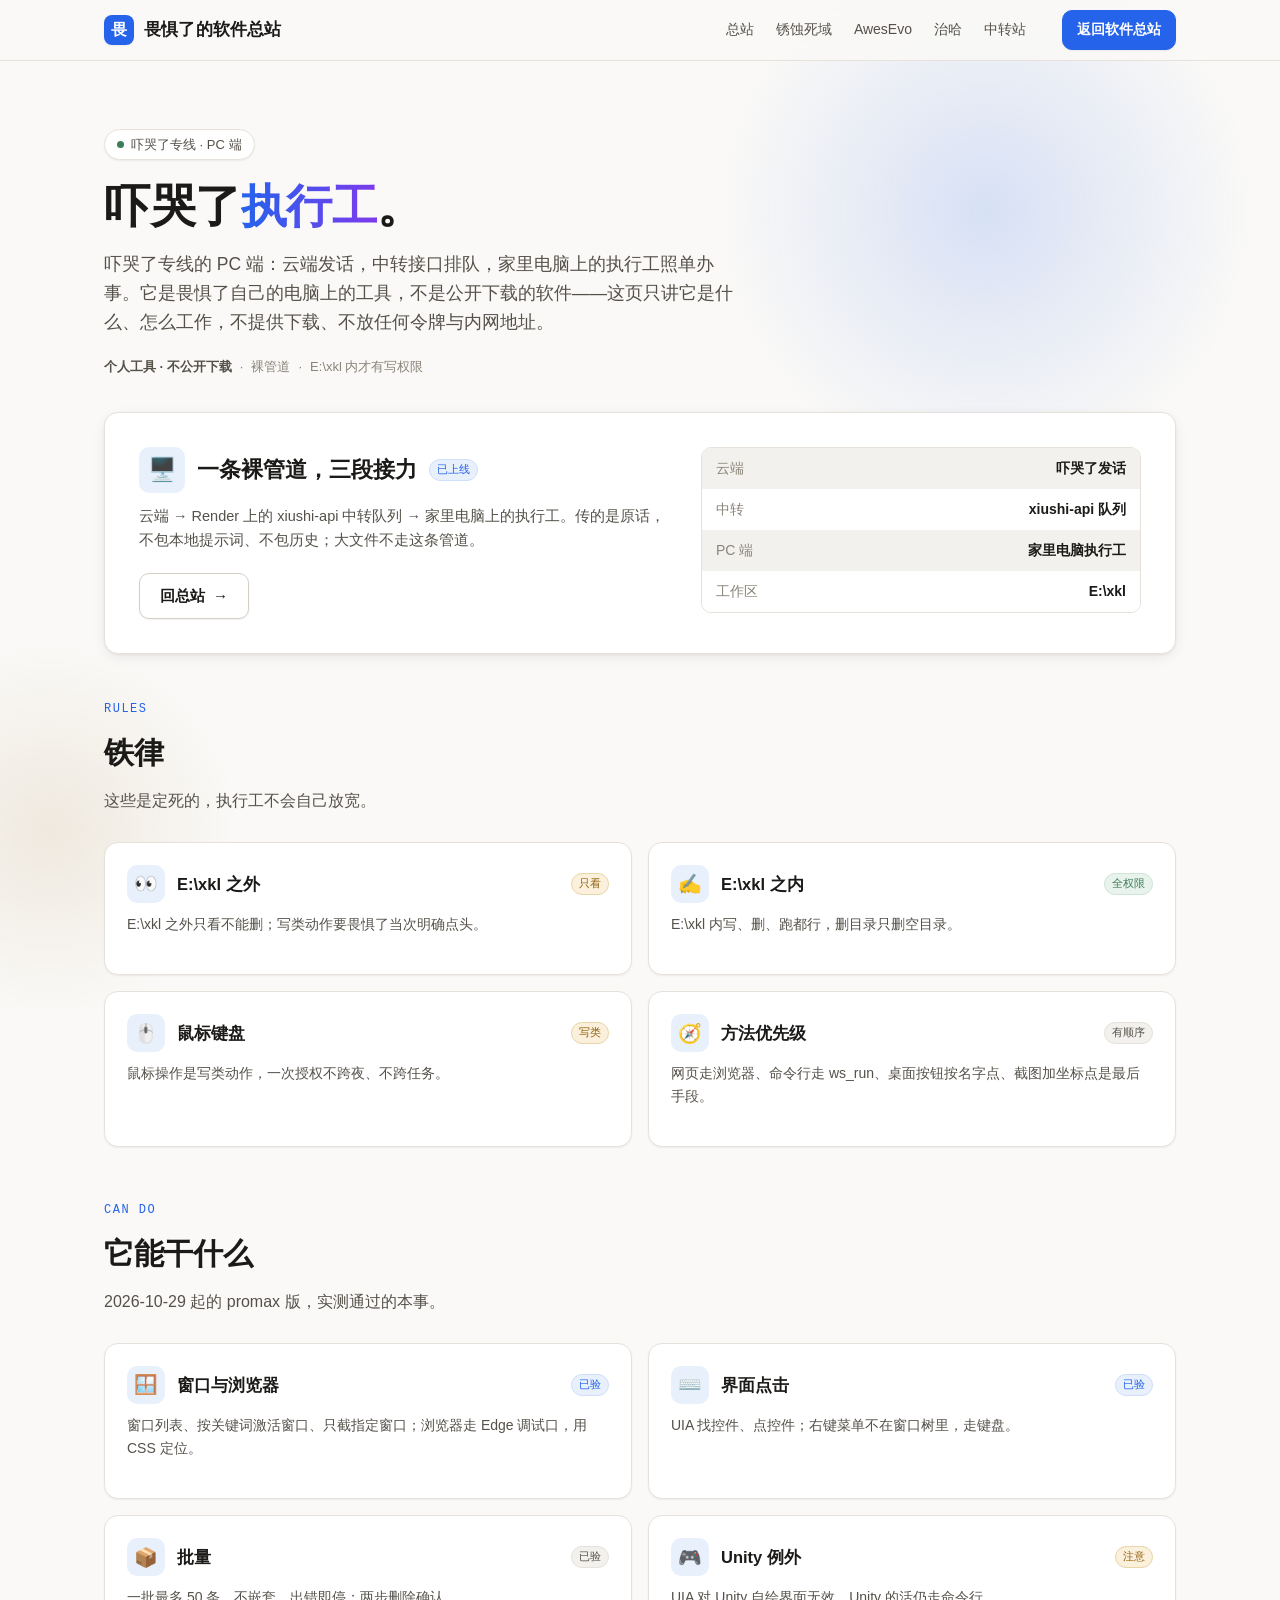
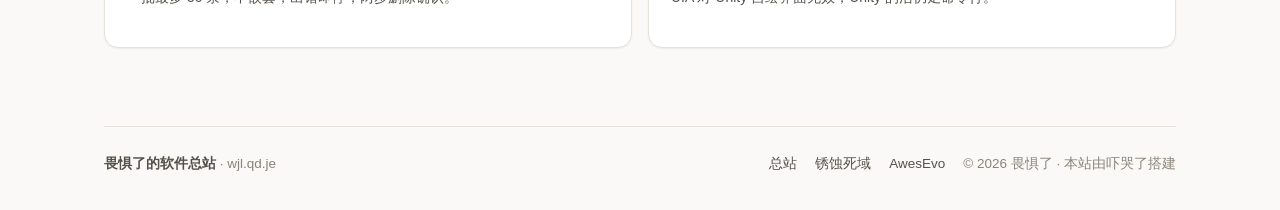
==== worker/index.html @ cdc1e72b "官网：治哈试玩版、中转站、执行工、X2分站上线；死域页清除无真实数据文案" ====
<!DOCTYPE html>
<html lang="zh-CN">
<head>
<meta charset="UTF-8">
<meta name="viewport" content="width=device-width, initial-scale=1.0">
<title>吓哭了执行工 — 吓哭了专线 PC 端</title>
<meta name="description" content="吓哭了执行工：吓哭了专线的 PC 端执行工，云端 → 中转接口 → 家里电脑，裸管道传话，不存本地提示词与历史。">
<link rel="icon" href="data:image/svg+xml,%3Csvg xmlns='http://www.w3.org/2000/svg' viewBox='0 0 64 64'%3E%3Crect width='64' height='64' rx='14' fill='%232563eb'/%3E%3Ctext x='32' y='45' font-size='34' font-family='sans-serif' font-weight='700' fill='white' text-anchor='middle'%3E%E7%95%8F%3C/text%3E%3C/svg%3E">
<style>
/* 与 AwesEvo 官网同一套设计变量 */
:root{
  --bg:#faf9f7; --panel:#ffffff; --soft:#f3f1ed; --soft-2:#eae7e1;
  --border:#e6e2db; --border-2:#d5cfc6;
  --text:#1b1a18; --text-2:#55514a; --text-3:#8a8479;
  --accent:#2563eb; --accent-hover:#1d4ed8; --accent-soft:#e8f0fc;
  --ok:#3f7d58; --ok-soft:#e9f3ed;
  --shadow-sm:0 1px 2px rgba(28,25,20,.06);
  --shadow:0 4px 16px -4px rgba(28,25,20,.12),0 1px 3px rgba(28,25,20,.06);
  --shadow-lg:0 24px 64px -16px rgba(28,25,20,.28);
  --r-sm:7px; --r:10px; --r-lg:14px;
  --t-fast:120ms; --t-mid:200ms; --t-slow:320ms;
  --ease:cubic-bezier(.2,.8,.2,1);
  --ease-spring:cubic-bezier(.34,1.56,.64,1);
  --mono:ui-monospace,"Cascadia Code","SF Mono",Consolas,"Liberation Mono",monospace;
  --sans:-apple-system,BlinkMacSystemFont,"Segoe UI","PingFang SC","Hiragino Sans GB","Microsoft YaHei",sans-serif;
}
*{box-sizing:border-box;margin:0;padding:0}
html{scroll-behavior:smooth}
body{font-family:var(--sans);background:var(--bg);color:var(--text);font-size:16px;line-height:1.65;-webkit-font-smoothing:antialiased}
a{color:var(--accent);text-decoration:none}
.wrap{max-width:1120px;margin:0 auto;padding:0 24px;position:relative;z-index:1}
body::before{content:"";position:fixed;left:-140px;bottom:-120px;width:380px;height:380px;border-radius:50%;background:radial-gradient(circle,rgba(146,96,15,.10),transparent 70%);pointer-events:none;z-index:0;animation:drift 18s ease-in-out infinite alternate-reverse}
::selection{background:var(--accent-soft)}

/* ---------- 阅读进度条 ---------- */
.progress{position:fixed;top:0;left:0;height:3px;width:0;background:linear-gradient(90deg,var(--accent),#7c3aed);z-index:100}

/* ---------- 导航 ---------- */
.nav{position:sticky;top:0;z-index:50;background:rgba(250,249,247,.88);backdrop-filter:blur(10px);border-bottom:1px solid var(--border);transition:box-shadow var(--t-mid) var(--ease)}
.nav.scrolled{box-shadow:var(--shadow-sm)}
.nav-in{display:flex;align-items:center;gap:28px;height:60px}
.brand{display:flex;align-items:center;gap:10px;color:var(--text);font-weight:700;font-size:17px;letter-spacing:.2px}
.logo{width:30px;height:30px;border-radius:8px;background:var(--accent);color:#fff;display:grid;place-items:center;font-size:16px;font-weight:700;box-shadow:var(--shadow-sm);transition:transform var(--t-mid) var(--ease-spring)}
.brand:hover .logo{transform:rotate(-8deg) scale(1.08)}
.ver{font-family:var(--mono);font-size:11px;font-weight:500;color:var(--accent);background:var(--accent-soft);border:1px solid #cfdefa;padding:1px 7px;border-radius:99px}
.nav-links{display:flex;gap:22px;margin-left:auto}
.nav-links a{color:var(--text-2);font-size:14px;transition:color var(--t-fast) var(--ease);position:relative}
.nav-links a::after{content:"";position:absolute;left:0;bottom:-4px;height:2px;width:100%;background:var(--accent);border-radius:2px;transform:scaleX(0);transform-origin:left;transition:transform var(--t-mid) var(--ease)}
.nav-links a:hover{color:var(--text)}
.nav-links a:hover::after{transform:scaleX(1)}
.nav .btn{white-space:nowrap;flex:none}
.btn{display:inline-flex;align-items:center;gap:8px;background:var(--accent);color:#fff;font-weight:600;font-size:15px;padding:10px 20px;border-radius:var(--r);border:1px solid var(--accent);box-shadow:var(--shadow-sm);transition:all var(--t-fast) var(--ease);cursor:pointer}
.btn:hover{background:var(--accent-hover);border-color:var(--accent-hover);transform:translateY(-2px);box-shadow:var(--shadow-lg)}
.btn{position:relative;overflow:hidden}
.ripple{position:absolute;border-radius:50%;background:rgba(255,255,255,.5);transform:translate(-50%,-50%) scale(0);animation:rip 600ms var(--ease) forwards;pointer-events:none}
@keyframes rip{to{transform:translate(-50%,-50%) scale(4);opacity:0}}
.btn:active{transform:scale(.98)}
.btn.small{padding:7px 14px;font-size:14px}
.btn.ghost{background:var(--panel);color:var(--text);border-color:var(--border-2)}
.btn.ghost:hover{border-color:var(--text-3);background:var(--panel)}
.btn .arr{display:inline-block;transition:transform var(--t-mid) var(--ease-spring)}
.btn:hover .arr{transform:translateX(3px)}

/* ---------- Hero ---------- */
.hero{padding:68px 0 6px;position:relative}
.hero::before{content:"";position:absolute;top:-120px;right:-80px;width:540px;height:540px;border-radius:50%;background:radial-gradient(circle,rgba(37,99,235,.16),transparent 70%);pointer-events:none;animation:drift 14s ease-in-out infinite alternate}
@keyframes drift{from{transform:translate(0,0) scale(1)}to{transform:translate(-40px,30px) scale(1.12)}}
.hero>*{position:relative;z-index:1}
@keyframes rise{from{opacity:0;transform:translateY(34px) scale(.98);filter:blur(6px)}to{opacity:1;transform:none;filter:none}}
@keyframes sweep{0%,100%{background-position:0% 0}50%{background-position:100% 0}}
.hero .eyebrow{animation:rise 700ms var(--ease) both}
.hero h1{animation:rise 700ms var(--ease) 100ms both}
.hero .lede{animation:rise 700ms var(--ease) 200ms both}
.hero .meta-row{animation:rise 700ms var(--ease) 300ms both}
.eyebrow{display:inline-flex;align-items:center;gap:7px;font-size:13px;color:var(--text-2);background:var(--panel);border:1px solid var(--border);border-radius:99px;padding:4px 12px;box-shadow:var(--shadow-sm)}
.eyebrow i{width:7px;height:7px;border-radius:99px;background:var(--ok);display:inline-block;animation:pulse 2.4s ease-in-out infinite}
@keyframes pulse{0%,100%{box-shadow:0 0 0 0 rgba(63,125,88,.35)}50%{box-shadow:0 0 0 5px rgba(63,125,88,0)}}
h1{font-size:46px;line-height:1.16;font-weight:800;letter-spacing:-.5px;margin:20px 0 16px}
h1 .hl{background:linear-gradient(90deg,var(--accent),#7c3aed,var(--accent));background-size:200% 100%;-webkit-background-clip:text;background-clip:text;color:transparent;animation:sweep 6s ease-in-out infinite}
.lede{font-size:17.5px;color:var(--text-2);max-width:36em}
.meta-row{font-size:13px;color:var(--text-3);display:flex;gap:8px;flex-wrap:wrap;align-items:center;margin-top:20px}
.meta-row b{color:var(--text-2);font-weight:600}
.dot-sep{width:3px;height:3px;border-radius:99px;background:var(--border-2)}

/* ---------- 区块 ---------- */
section{padding:46px 0 8px}
.kicker{font-family:var(--mono);font-size:12px;color:var(--accent);letter-spacing:1.5px;text-transform:uppercase}
h2{font-size:30px;font-weight:800;letter-spacing:-.3px;margin:8px 0 10px}
.sub{color:var(--text-2);max-width:44em}

/* ---------- 徽章 ---------- */
.badge{font-family:var(--mono);font-size:11px;font-weight:500;padding:1px 7px;border-radius:99px;border:1px solid;white-space:nowrap;flex:none}
.badge.blue{background:var(--accent-soft);color:var(--accent);border-color:#cfdefa}
.badge.green{background:var(--ok-soft);color:var(--ok);border-color:#cfe3d6}
.badge.amber{background:#faf0dc;color:#92600f;border-color:#e8d5a8}
.badge.gray{background:var(--soft);color:var(--text-2);border-color:var(--border)}

/* ---------- 旗舰卡 ---------- */
.flag{background:var(--panel);border:1px solid var(--border);border-radius:var(--r-lg);box-shadow:var(--shadow);padding:34px;margin-top:28px;display:grid;grid-template-columns:1.2fr 1fr;gap:34px;transition:all var(--t-mid) var(--ease);position:relative;overflow:hidden}
@property --angle{syntax:'<angle>';initial-value:0deg;inherits:false}
@keyframes spin{to{--angle:360deg}}
.flag::before{content:"";position:absolute;inset:-2px;border-radius:16px;padding:2px;background:conic-gradient(from var(--angle),var(--accent),#7c3aed,#e8b84b,var(--accent));-webkit-mask:linear-gradient(#fff 0 0) content-box,linear-gradient(#fff 0 0);-webkit-mask-composite:xor;mask-composite:exclude;opacity:0;transition:opacity var(--t-mid) var(--ease);pointer-events:none}
.flag:hover::before{opacity:1;animation:spin 3s linear infinite}
.flag::after{content:"";position:absolute;inset:0;background:radial-gradient(240px at var(--mx,50%) var(--my,50%),rgba(37,99,235,.08),transparent 70%);opacity:0;transition:opacity var(--t-mid) var(--ease);pointer-events:none}
.flag:hover::after{opacity:1}
.flag:hover{border-color:var(--border-2)}
.flag .f-head{display:flex;align-items:center;gap:12px;margin-bottom:12px}
.flag .ic{width:46px;height:46px;border-radius:var(--r);background:var(--accent-soft);display:grid;place-items:center;font-size:23px;flex:none;transition:transform var(--t-mid) var(--ease-spring)}
.flag:hover .ic{transform:scale(1.18) rotate(-8deg)}
.flag h3{font-size:22px}
.flag p{color:var(--text-2);font-size:14.5px}
.flag .acts{display:flex;gap:12px;flex-wrap:wrap;margin-top:20px}
.spec{border:1px solid var(--border);border-radius:var(--r);overflow:hidden;font-size:14px;align-self:start}
.spec .r{display:flex;justify-content:space-between;padding:9px 14px;background:var(--panel);transition:background var(--t-fast) var(--ease)}
.spec .r:nth-child(odd){background:var(--soft)}
.spec .r:hover{background:var(--accent-soft)}
.spec .r span:first-child{color:var(--text-3)}
.spec .r span:last-child{font-weight:600}

/* ---------- 项目卡 ---------- */
.cards{display:grid;grid-template-columns:repeat(2,1fr);gap:16px;margin-top:28px}
.card{background:var(--panel);border:1px solid var(--border);border-radius:var(--r-lg);padding:22px;box-shadow:var(--shadow-sm);transition:all var(--t-mid) var(--ease);display:flex;flex-direction:column;position:relative;overflow:hidden}
.card::after{content:"";position:absolute;inset:0;background:radial-gradient(240px at var(--mx,50%) var(--my,50%),rgba(37,99,235,.08),transparent 70%);opacity:0;transition:opacity var(--t-mid) var(--ease);pointer-events:none}
.card:hover::after{opacity:1}
.card:hover{transform:translateY(-3px);box-shadow:var(--shadow);border-color:var(--border-2)}
.card .c-head{display:flex;align-items:flex-start;gap:12px;margin-bottom:10px}
.card .ic{width:38px;height:38px;border-radius:var(--r);background:var(--accent-soft);display:grid;place-items:center;font-size:19px;flex:none;transition:transform var(--t-mid) var(--ease-spring)}
.card:hover .ic{transform:scale(1.18) rotate(-8deg)}
.card h3{font-size:16.5px;line-height:38px}
.card .c-head .badge{margin-left:auto;margin-top:8px}
.card p{font-size:14px;color:var(--text-2);flex:1}
.card .acts{display:flex;gap:10px;flex-wrap:wrap;margin-top:16px}
.soon{font-size:13px;color:var(--text-3);padding:7px 0}

/* ---------- 页脚 ---------- */
footer{margin-top:70px;border-top:1px solid var(--border);padding:26px 0 34px;color:var(--text-3);font-size:13.5px}
.foot-in{display:flex;gap:18px;flex-wrap:wrap;align-items:center}
.foot-in .sp{flex:1}
.foot-in a{color:var(--text-2)}
.foot-in a:hover{color:var(--text)}
.foot-in a.egg{color:var(--text-3);font-size:12px;opacity:.65}
.foot-in a.egg:hover{opacity:1;color:var(--text-2)}

/* ---------- 动画 ---------- */
.reveal{opacity:0;transform:translateY(28px) scale(.97);transition:opacity var(--t-slow) var(--ease),transform var(--t-slow) var(--ease)}
.reveal.in{opacity:1;transform:none}
.cards .card:nth-child(1){transition-delay:0ms}
.cards .card:nth-child(2){transition-delay:90ms}
.cards .card:nth-child(3){transition-delay:180ms}
.cards .card:nth-child(4){transition-delay:270ms}
.cards .card.reveal.in:hover{transform:perspective(900px) rotateX(var(--rx,0deg)) rotateY(var(--ry,0deg)) translateY(-4px)}

/* ---------- 响应式 ---------- */
@media (max-width:960px){
  h1{font-size:36px}
  .flag{grid-template-columns:1fr}
}
@media (max-width:600px){
  .nav-links{display:none}
  .ver{display:none}
  .cards{grid-template-columns:1fr}
  h1{font-size:31px}
  .hero{padding-top:44px}
}
@media (prefers-reduced-motion:reduce){
  *,*::before,*::after{animation-duration:.01ms!important;transition-duration:.01ms!important;scroll-behavior:auto!important}
  .reveal{opacity:1;transform:none}
  .hero>*{animation:none;opacity:1;transform:none}
  .hero::before{display:none}
}
</style>
</head>
<body>
<div class="progress" id="progress"></div>
<header class="nav" id="topnav">
  <div class="wrap nav-in">
    <a class="brand" href="/"><span class="logo">畏</span>畏惧了的软件总站</a>
    <nav class="nav-links">
      <a href="/">总站</a>
      <a href="/xiushi/">锈蚀死域</a>
      <a href="/awesevo/">AwesEvo</a>
      <a href="/zhihha/">治哈</a>
      <a href="/relay/">中转站</a>
    </nav>
    <a class="btn small" href="/" style="margin-left:8px">返回软件总站</a>
  </div>
</header>
<div class="wrap">
  <div class="hero">
    <span class="eyebrow"><i></i>吓哭了专线 · PC 端</span>
    <h1>吓哭了<span class="hl">执行工</span>。</h1>
    <p class="lede">吓哭了专线的 PC 端：云端发话，中转接口排队，家里电脑上的执行工照单办事。它是畏惧了自己的电脑上的工具，不是公开下载的软件——这页只讲它是什么、怎么工作，不提供下载、不放任何令牌与内网地址。</p>
    <div class="meta-row"><span><b>个人工具 · 不公开下载</b></span> · <span>裸管道</span> · <span>E:\xkl 内才有写权限</span></div>
  </div>
  <div class="flag reveal"><div><div class="f-head"><div class="ic">🖥️</div><h3>一条裸管道，三段接力</h3><span class="badge blue">已上线</span></div><p>云端 → Render 上的 xiushi-api 中转队列 → 家里电脑上的执行工。传的是原话，不包本地提示词、不包历史；大文件不走这条管道。</p><div class="acts"><a class="btn ghost" href="/">回总站 <span class="arr">→</span></a></div></div><div class="spec"><div class="r"><span>云端</span><span>吓哭了发话</span></div><div class="r"><span>中转</span><span>xiushi-api 队列</span></div><div class="r"><span>PC 端</span><span>家里电脑执行工</span></div><div class="r"><span>工作区</span><span>E:\xkl</span></div></div></div><section>
    <div class="reveal"><div class="kicker">Rules</div><h2>铁律</h2><p class="sub">这些是定死的，执行工不会自己放宽。</p></div>
    <div class="cards"><div class="card reveal"><div class="c-head"><div class="ic">👀</div><h3>E:\xkl 之外</h3><span class="badge amber">只看</span></div><p>E:\xkl 之外只看不能删；写类动作要畏惧了当次明确点头。</p><div class="acts"></div></div><div class="card reveal"><div class="c-head"><div class="ic">✍️</div><h3>E:\xkl 之内</h3><span class="badge green">全权限</span></div><p>E:\xkl 内写、删、跑都行，删目录只删空目录。</p><div class="acts"></div></div><div class="card reveal"><div class="c-head"><div class="ic">🖱️</div><h3>鼠标键盘</h3><span class="badge amber">写类</span></div><p>鼠标操作是写类动作，一次授权不跨夜、不跨任务。</p><div class="acts"></div></div><div class="card reveal"><div class="c-head"><div class="ic">🧭</div><h3>方法优先级</h3><span class="badge gray">有顺序</span></div><p>网页走浏览器、命令行走 ws_run、桌面按钮按名字点、截图加坐标点是最后手段。</p><div class="acts"></div></div></div>
  </section><section>
    <div class="reveal"><div class="kicker">Can do</div><h2>它能干什么</h2><p class="sub">2026-10-29 起的 promax 版，实测通过的本事。</p></div>
    <div class="cards"><div class="card reveal"><div class="c-head"><div class="ic">🪟</div><h3>窗口与浏览器</h3><span class="badge blue">已验</span></div><p>窗口列表、按关键词激活窗口、只截指定窗口；浏览器走 Edge 调试口，用 CSS 定位。</p><div class="acts"></div></div><div class="card reveal"><div class="c-head"><div class="ic">⌨️</div><h3>界面点击</h3><span class="badge blue">已验</span></div><p>UIA 找控件、点控件；右键菜单不在窗口树里，走键盘。</p><div class="acts"></div></div><div class="card reveal"><div class="c-head"><div class="ic">📦</div><h3>批量</h3><span class="badge gray">已验</span></div><p>一批最多 50 条，不嵌套，出错即停；两步删除确认。</p><div class="acts"></div></div><div class="card reveal"><div class="c-head"><div class="ic">🎮</div><h3>Unity 例外</h3><span class="badge amber">注意</span></div><p>UIA 对 Unity 自绘界面无效，Unity 的活仍走命令行。</p><div class="acts"></div></div></div>
  </section>
  <footer>
    <div class="foot-in">
      <span><b style="color:var(--text-2)">畏惧了的软件总站</b> · wjl.qd.je</span>
      <span class="sp"></span>
      <a href="/">总站</a>
      <a href="/xiushi/">锈蚀死域</a>
      <a href="/awesevo/">AwesEvo</a>
      <span>© <span id="yr">2026</span> 畏惧了 · 本站由吓哭了搭建</span>
    </div>
  </footer>
</div>
<script>
document.getElementById('yr').textContent = new Date().getFullYear();
var nav = document.getElementById('topnav');
var bar = document.getElementById('progress');
addEventListener('scroll', function(){
  nav.classList.toggle('scrolled', scrollY > 8);
  var h = document.documentElement.scrollHeight - innerHeight;
  bar.style.width = (h > 0 ? (scrollY / h * 100) : 0) + '%';
}, {passive:true});
(function(){
  var els = document.querySelectorAll('.reveal');
  if (!('IntersectionObserver' in window)) { els.forEach(function(e){ e.classList.add('in'); }); return; }
  var io = new IntersectionObserver(function(es){
    es.forEach(function(en){ if (en.isIntersecting) { en.target.classList.add('in'); io.unobserve(en.target); } });
  }, {threshold: .12});
  els.forEach(function(e){ io.observe(e); });
})();
</script>
</body>
</html>
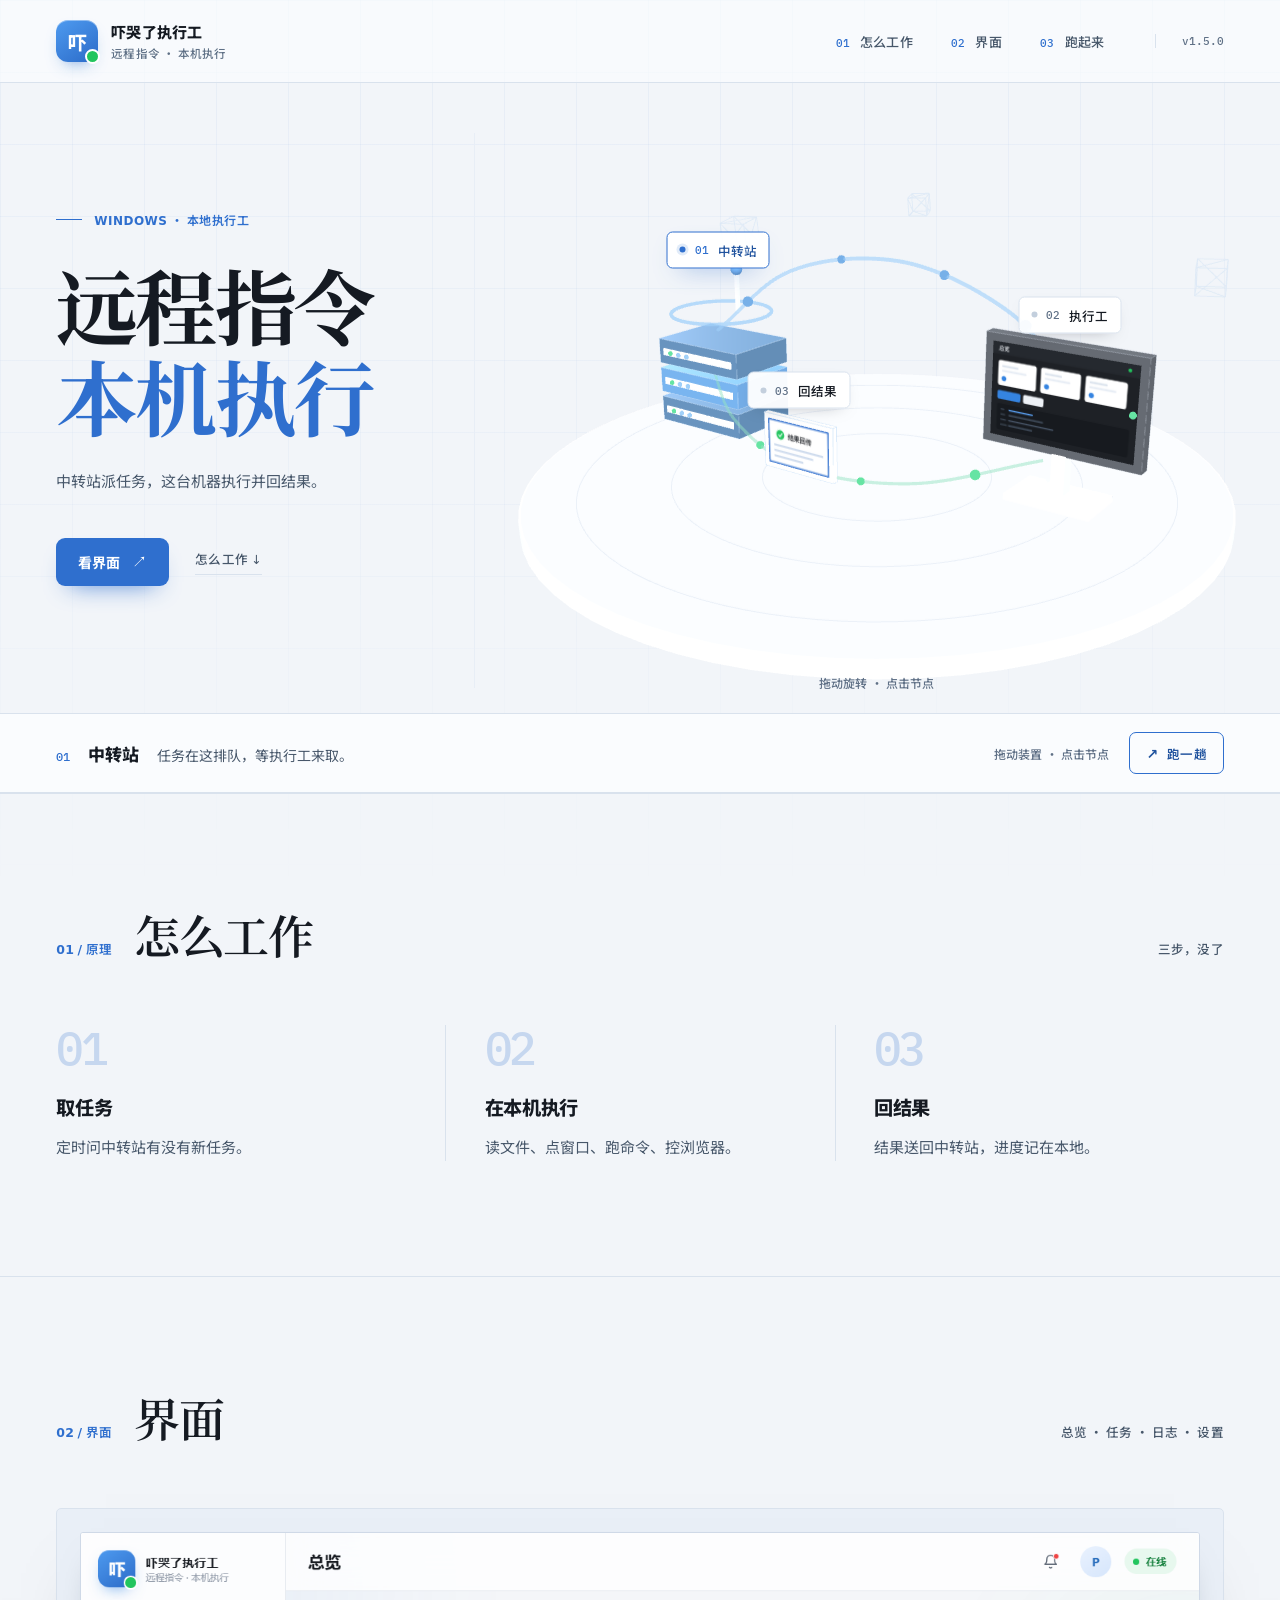
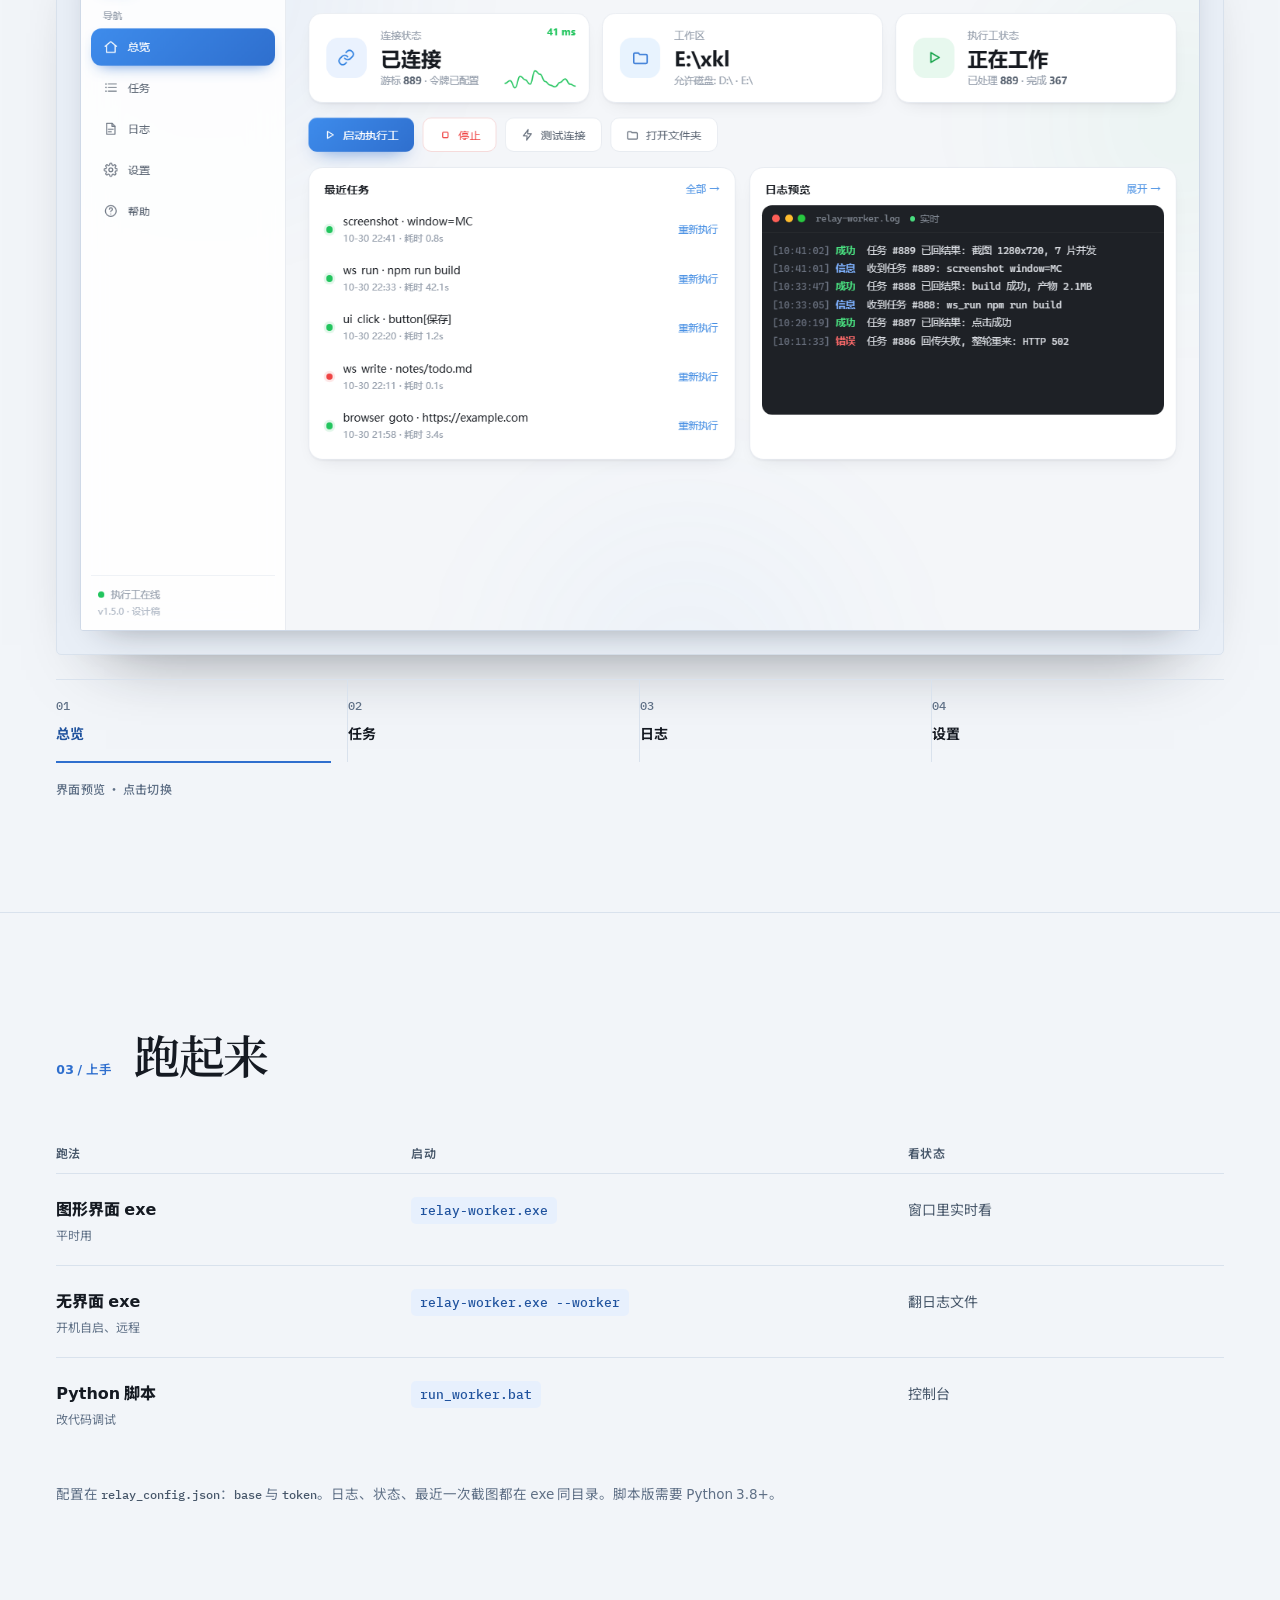
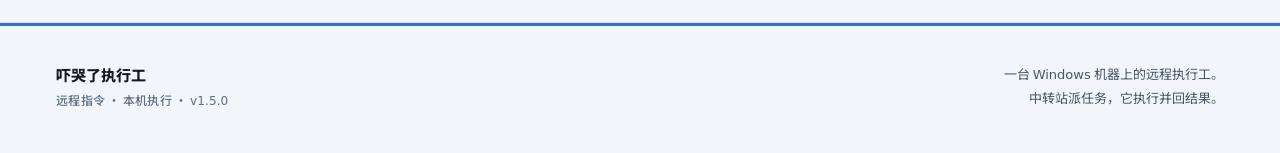
==== commit 8d71e74f: "执行工 v1.5.0：新版介绍页" ====
--- a/worker/index.html
+++ b/worker/index.html
@@ -1,231 +1,722 @@
-<!DOCTYPE html>
+<!doctype html>
 <html lang="zh-CN">
 <head>
-<meta charset="UTF-8">
-<meta name="viewport" content="width=device-width, initial-scale=1.0">
-<title>吓哭了执行工 — 吓哭了专线 PC 端</title>
-<meta name="description" content="吓哭了执行工：吓哭了专线的 PC 端执行工，云端 → 中转接口 → 家里电脑，裸管道传话，不存本地提示词与历史。">
-<link rel="icon" href="data:image/svg+xml,%3Csvg xmlns='http://www.w3.org/2000/svg' viewBox='0 0 64 64'%3E%3Crect width='64' height='64' rx='14' fill='%232563eb'/%3E%3Ctext x='32' y='45' font-size='34' font-family='sans-serif' font-weight='700' fill='white' text-anchor='middle'%3E%E7%95%8F%3C/text%3E%3C/svg%3E">
+<meta charset="utf-8">
+<meta name="viewport" content="width=device-width, initial-scale=1">
+<title>吓哭了执行工 · 远程指令，本机执行</title>
+<meta name="description" content="一台 Windows 机器上的远程执行工。中转站派任务，它执行并回结果。">
+<link rel="icon" href="data:image/svg+xml,%3Csvg xmlns='http://www.w3.org/2000/svg' viewBox='0 0 32 32'%3E%3Crect width='32' height='32' rx='8' fill='%232F6FCE'/%3E%3Ccircle cx='24' cy='24' r='4' fill='%2322C55E'/%3E%3C/svg%3E">
 <style>
-/* 与 AwesEvo 官网同一套设计变量 */
+@font-face{font-family:"Plex Mono";src:url("fonts/plex-mono-500.woff2") format("woff2");font-weight:500;font-display:swap}
+@font-face{font-family:"Noto SC";src:url("fonts/noto-sans-sc.woff2") format("woff2");font-weight:100 900;font-display:swap}
+@font-face{font-family:"Noto Serif SC";src:url("fonts/noto-serif-sc.woff2") format("woff2");font-weight:200 900;font-display:swap}
+
 :root{
-  --bg:#faf9f7; --panel:#ffffff; --soft:#f3f1ed; --soft-2:#eae7e1;
-  --border:#e6e2db; --border-2:#d5cfc6;
-  --text:#1b1a18; --text-2:#55514a; --text-3:#8a8479;
-  --accent:#2563eb; --accent-hover:#1d4ed8; --accent-soft:#e8f0fc;
-  --ok:#3f7d58; --ok-soft:#e9f3ed;
-  --shadow-sm:0 1px 2px rgba(28,25,20,.06);
-  --shadow:0 4px 16px -4px rgba(28,25,20,.12),0 1px 3px rgba(28,25,20,.06);
-  --shadow-lg:0 24px 64px -16px rgba(28,25,20,.28);
-  --r-sm:7px; --r:10px; --r-lg:14px;
-  --t-fast:120ms; --t-mid:200ms; --t-slow:320ms;
-  --ease:cubic-bezier(.2,.8,.2,1);
-  --ease-spring:cubic-bezier(.34,1.56,.64,1);
-  --mono:ui-monospace,"Cascadia Code","SF Mono",Consolas,"Liberation Mono",monospace;
-  --sans:-apple-system,BlinkMacSystemFont,"Segoe UI","PingFang SC","Hiragino Sans GB","Microsoft YaHei",sans-serif;
+  --paper:#F2F5F9;
+  --paper-2:#FAFCFE;
+  --white:#FFFFFF;
+  --ink:#151A22;
+  --ink-2:#47576A;
+  --muted:#5F7086;
+  --line:#D9E2ED;
+  --line-soft:#E8EEF6;
+  --blue:#2F6FCE;
+  --blue-d:#20539E;
+  --blue-l:#5AA0F2;
+  --blue-bg:#E7F0FD;
+  --green:#15803D;
+  --sans:"Noto SC","PingFang SC","Microsoft YaHei UI",system-ui,sans-serif;
+  --serif:"Noto Serif SC","Songti SC","SimSun",serif;
+  --mono:"Plex Mono","Noto SC",ui-monospace,"Cascadia Mono",Consolas,monospace;
+  --ease:cubic-bezier(.22,1,.36,1);
+  --gut:clamp(20px,4.4vw,72px);
 }
 *{box-sizing:border-box;margin:0;padding:0}
 html{scroll-behavior:smooth}
-body{font-family:var(--sans);background:var(--bg);color:var(--text);font-size:16px;line-height:1.65;-webkit-font-smoothing:antialiased}
-a{color:var(--accent);text-decoration:none}
-.wrap{max-width:1120px;margin:0 auto;padding:0 24px;position:relative;z-index:1}
-body::before{content:"";position:fixed;left:-140px;bottom:-120px;width:380px;height:380px;border-radius:50%;background:radial-gradient(circle,rgba(146,96,15,.10),transparent 70%);pointer-events:none;z-index:0;animation:drift 18s ease-in-out infinite alternate-reverse}
-::selection{background:var(--accent-soft)}
-
-/* ---------- 阅读进度条 ---------- */
-.progress{position:fixed;top:0;left:0;height:3px;width:0;background:linear-gradient(90deg,var(--accent),#7c3aed);z-index:100}
-
-/* ---------- 导航 ---------- */
-.nav{position:sticky;top:0;z-index:50;background:rgba(250,249,247,.88);backdrop-filter:blur(10px);border-bottom:1px solid var(--border);transition:box-shadow var(--t-mid) var(--ease)}
-.nav.scrolled{box-shadow:var(--shadow-sm)}
-.nav-in{display:flex;align-items:center;gap:28px;height:60px}
-.brand{display:flex;align-items:center;gap:10px;color:var(--text);font-weight:700;font-size:17px;letter-spacing:.2px}
-.logo{width:30px;height:30px;border-radius:8px;background:var(--accent);color:#fff;display:grid;place-items:center;font-size:16px;font-weight:700;box-shadow:var(--shadow-sm);transition:transform var(--t-mid) var(--ease-spring)}
-.brand:hover .logo{transform:rotate(-8deg) scale(1.08)}
-.ver{font-family:var(--mono);font-size:11px;font-weight:500;color:var(--accent);background:var(--accent-soft);border:1px solid #cfdefa;padding:1px 7px;border-radius:99px}
-.nav-links{display:flex;gap:22px;margin-left:auto}
-.nav-links a{color:var(--text-2);font-size:14px;transition:color var(--t-fast) var(--ease);position:relative}
-.nav-links a::after{content:"";position:absolute;left:0;bottom:-4px;height:2px;width:100%;background:var(--accent);border-radius:2px;transform:scaleX(0);transform-origin:left;transition:transform var(--t-mid) var(--ease)}
-.nav-links a:hover{color:var(--text)}
-.nav-links a:hover::after{transform:scaleX(1)}
-.nav .btn{white-space:nowrap;flex:none}
-.btn{display:inline-flex;align-items:center;gap:8px;background:var(--accent);color:#fff;font-weight:600;font-size:15px;padding:10px 20px;border-radius:var(--r);border:1px solid var(--accent);box-shadow:var(--shadow-sm);transition:all var(--t-fast) var(--ease);cursor:pointer}
-.btn:hover{background:var(--accent-hover);border-color:var(--accent-hover);transform:translateY(-2px);box-shadow:var(--shadow-lg)}
-.btn{position:relative;overflow:hidden}
-.ripple{position:absolute;border-radius:50%;background:rgba(255,255,255,.5);transform:translate(-50%,-50%) scale(0);animation:rip 600ms var(--ease) forwards;pointer-events:none}
-@keyframes rip{to{transform:translate(-50%,-50%) scale(4);opacity:0}}
-.btn:active{transform:scale(.98)}
-.btn.small{padding:7px 14px;font-size:14px}
-.btn.ghost{background:var(--panel);color:var(--text);border-color:var(--border-2)}
-.btn.ghost:hover{border-color:var(--text-3);background:var(--panel)}
-.btn .arr{display:inline-block;transition:transform var(--t-mid) var(--ease-spring)}
-.btn:hover .arr{transform:translateX(3px)}
-
-/* ---------- Hero ---------- */
-.hero{padding:68px 0 6px;position:relative}
-.hero::before{content:"";position:absolute;top:-120px;right:-80px;width:540px;height:540px;border-radius:50%;background:radial-gradient(circle,rgba(37,99,235,.16),transparent 70%);pointer-events:none;animation:drift 14s ease-in-out infinite alternate}
-@keyframes drift{from{transform:translate(0,0) scale(1)}to{transform:translate(-40px,30px) scale(1.12)}}
-.hero>*{position:relative;z-index:1}
-@keyframes rise{from{opacity:0;transform:translateY(34px) scale(.98);filter:blur(6px)}to{opacity:1;transform:none;filter:none}}
-@keyframes sweep{0%,100%{background-position:0% 0}50%{background-position:100% 0}}
-.hero .eyebrow{animation:rise 700ms var(--ease) both}
-.hero h1{animation:rise 700ms var(--ease) 100ms both}
-.hero .lede{animation:rise 700ms var(--ease) 200ms both}
-.hero .meta-row{animation:rise 700ms var(--ease) 300ms both}
-.eyebrow{display:inline-flex;align-items:center;gap:7px;font-size:13px;color:var(--text-2);background:var(--panel);border:1px solid var(--border);border-radius:99px;padding:4px 12px;box-shadow:var(--shadow-sm)}
-.eyebrow i{width:7px;height:7px;border-radius:99px;background:var(--ok);display:inline-block;animation:pulse 2.4s ease-in-out infinite}
-@keyframes pulse{0%,100%{box-shadow:0 0 0 0 rgba(63,125,88,.35)}50%{box-shadow:0 0 0 5px rgba(63,125,88,0)}}
-h1{font-size:46px;line-height:1.16;font-weight:800;letter-spacing:-.5px;margin:20px 0 16px}
-h1 .hl{background:linear-gradient(90deg,var(--accent),#7c3aed,var(--accent));background-size:200% 100%;-webkit-background-clip:text;background-clip:text;color:transparent;animation:sweep 6s ease-in-out infinite}
-.lede{font-size:17.5px;color:var(--text-2);max-width:36em}
-.meta-row{font-size:13px;color:var(--text-3);display:flex;gap:8px;flex-wrap:wrap;align-items:center;margin-top:20px}
-.meta-row b{color:var(--text-2);font-weight:600}
-.dot-sep{width:3px;height:3px;border-radius:99px;background:var(--border-2)}
-
-/* ---------- 区块 ---------- */
-section{padding:46px 0 8px}
-.kicker{font-family:var(--mono);font-size:12px;color:var(--accent);letter-spacing:1.5px;text-transform:uppercase}
-h2{font-size:30px;font-weight:800;letter-spacing:-.3px;margin:8px 0 10px}
-.sub{color:var(--text-2);max-width:44em}
-
-/* ---------- 徽章 ---------- */
-.badge{font-family:var(--mono);font-size:11px;font-weight:500;padding:1px 7px;border-radius:99px;border:1px solid;white-space:nowrap;flex:none}
-.badge.blue{background:var(--accent-soft);color:var(--accent);border-color:#cfdefa}
-.badge.green{background:var(--ok-soft);color:var(--ok);border-color:#cfe3d6}
-.badge.amber{background:#faf0dc;color:#92600f;border-color:#e8d5a8}
-.badge.gray{background:var(--soft);color:var(--text-2);border-color:var(--border)}
-
-/* ---------- 旗舰卡 ---------- */
-.flag{background:var(--panel);border:1px solid var(--border);border-radius:var(--r-lg);box-shadow:var(--shadow);padding:34px;margin-top:28px;display:grid;grid-template-columns:1.2fr 1fr;gap:34px;transition:all var(--t-mid) var(--ease);position:relative;overflow:hidden}
-@property --angle{syntax:'<angle>';initial-value:0deg;inherits:false}
-@keyframes spin{to{--angle:360deg}}
-.flag::before{content:"";position:absolute;inset:-2px;border-radius:16px;padding:2px;background:conic-gradient(from var(--angle),var(--accent),#7c3aed,#e8b84b,var(--accent));-webkit-mask:linear-gradient(#fff 0 0) content-box,linear-gradient(#fff 0 0);-webkit-mask-composite:xor;mask-composite:exclude;opacity:0;transition:opacity var(--t-mid) var(--ease);pointer-events:none}
-.flag:hover::before{opacity:1;animation:spin 3s linear infinite}
-.flag::after{content:"";position:absolute;inset:0;background:radial-gradient(240px at var(--mx,50%) var(--my,50%),rgba(37,99,235,.08),transparent 70%);opacity:0;transition:opacity var(--t-mid) var(--ease);pointer-events:none}
-.flag:hover::after{opacity:1}
-.flag:hover{border-color:var(--border-2)}
-.flag .f-head{display:flex;align-items:center;gap:12px;margin-bottom:12px}
-.flag .ic{width:46px;height:46px;border-radius:var(--r);background:var(--accent-soft);display:grid;place-items:center;font-size:23px;flex:none;transition:transform var(--t-mid) var(--ease-spring)}
-.flag:hover .ic{transform:scale(1.18) rotate(-8deg)}
-.flag h3{font-size:22px}
-.flag p{color:var(--text-2);font-size:14.5px}
-.flag .acts{display:flex;gap:12px;flex-wrap:wrap;margin-top:20px}
-.spec{border:1px solid var(--border);border-radius:var(--r);overflow:hidden;font-size:14px;align-self:start}
-.spec .r{display:flex;justify-content:space-between;padding:9px 14px;background:var(--panel);transition:background var(--t-fast) var(--ease)}
-.spec .r:nth-child(odd){background:var(--soft)}
-.spec .r:hover{background:var(--accent-soft)}
-.spec .r span:first-child{color:var(--text-3)}
-.spec .r span:last-child{font-weight:600}
-
-/* ---------- 项目卡 ---------- */
-.cards{display:grid;grid-template-columns:repeat(2,1fr);gap:16px;margin-top:28px}
-.card{background:var(--panel);border:1px solid var(--border);border-radius:var(--r-lg);padding:22px;box-shadow:var(--shadow-sm);transition:all var(--t-mid) var(--ease);display:flex;flex-direction:column;position:relative;overflow:hidden}
-.card::after{content:"";position:absolute;inset:0;background:radial-gradient(240px at var(--mx,50%) var(--my,50%),rgba(37,99,235,.08),transparent 70%);opacity:0;transition:opacity var(--t-mid) var(--ease);pointer-events:none}
-.card:hover::after{opacity:1}
-.card:hover{transform:translateY(-3px);box-shadow:var(--shadow);border-color:var(--border-2)}
-.card .c-head{display:flex;align-items:flex-start;gap:12px;margin-bottom:10px}
-.card .ic{width:38px;height:38px;border-radius:var(--r);background:var(--accent-soft);display:grid;place-items:center;font-size:19px;flex:none;transition:transform var(--t-mid) var(--ease-spring)}
-.card:hover .ic{transform:scale(1.18) rotate(-8deg)}
-.card h3{font-size:16.5px;line-height:38px}
-.card .c-head .badge{margin-left:auto;margin-top:8px}
-.card p{font-size:14px;color:var(--text-2);flex:1}
-.card .acts{display:flex;gap:10px;flex-wrap:wrap;margin-top:16px}
-.soon{font-size:13px;color:var(--text-3);padding:7px 0}
+body{background:var(--paper);color:var(--ink);font-family:var(--sans);-webkit-font-smoothing:antialiased;overflow-x:hidden}
+a{color:inherit;text-decoration:none}
+button{font:inherit;color:inherit;background:none;border:0;cursor:pointer}
+::selection{background:rgba(47,111,206,.2)}
+:focus-visible{outline:2px solid var(--blue);outline-offset:4px}
+
+/* ---------- 图纸底纹 ---------- */
+.grid-bg{position:fixed;inset:0;z-index:0;pointer-events:none;
+  background-image:linear-gradient(to right,rgba(47,111,206,.055) 1px,transparent 1px),
+                   linear-gradient(to bottom,rgba(47,111,206,.055) 1px,transparent 1px);
+  background-size:72px 72px;
+  mask-image:linear-gradient(to bottom,#000 0,rgba(0,0,0,.55) 60%,transparent 100%);
+  -webkit-mask-image:linear-gradient(to bottom,#000 0,rgba(0,0,0,.55) 60%,transparent 100%)}
+
+/* ---------- 页眉 ---------- */
+.masthead{position:relative;z-index:3;display:flex;align-items:center;gap:clamp(20px,4vw,64px);
+  padding:20px var(--gut);border-bottom:1px solid var(--line);background:rgba(250,252,254,.72)}
+.brand{display:flex;align-items:center;gap:13px;flex:0 0 auto}
+.mark{position:relative;width:42px;height:42px;border-radius:12px;display:grid;place-items:center;
+  background:linear-gradient(145deg,#4E9BF0,#2C6BC8);color:#fff;font-size:19px;font-weight:800;
+  box-shadow:0 8px 18px -10px rgba(47,111,206,.9),inset 0 1px 0 rgba(255,255,255,.4)}
+.mark::after{content:"";position:absolute;right:-2px;bottom:-2px;width:11px;height:11px;border-radius:50%;
+  background:#22C55E;border:2px solid var(--white)}
+.brand-txt strong{display:block;font-size:15px;font-weight:800;letter-spacing:.01em}
+.brand-txt span{display:block;margin-top:3px;font-family:var(--sans);font-size:11.5px;font-weight:500;color:var(--muted);letter-spacing:.01em}
+.topnav{margin-left:auto;display:flex;align-items:center;gap:clamp(16px,3vw,40px)}
+.topnav a{font-family:var(--sans);font-size:13px;font-weight:500;color:var(--ink-2);letter-spacing:.01em;padding:8px 0;position:relative;white-space:nowrap}
+.topnav a i{font-style:normal;font-family:var(--mono);font-size:11px;color:var(--blue);margin-right:7px}
+.topnav a::after{content:"";position:absolute;left:0;right:0;bottom:2px;height:1px;background:var(--blue);transform:scaleX(0);transform-origin:left;transition:transform .45s var(--ease)}
+.topnav a:hover::after{transform:scaleX(1)}
+.ver{font-family:var(--mono);font-size:11px;color:var(--muted);border-left:1px solid var(--line);padding-left:clamp(16px,2vw,28px)}
+
+/* ---------- 首屏 ---------- */
+.hero{position:relative;z-index:1;display:grid;grid-template-columns:minmax(300px,37%) 1fr;
+  min-height:clamp(620px,78vh,860px);border-bottom:1px solid var(--line)}
+.hero-copy{position:relative;z-index:2;display:flex;flex-direction:column;justify-content:center;
+  padding:clamp(48px,6vw,96px) clamp(24px,3vw,48px) clamp(48px,6vw,96px) var(--gut)}
+.eyebrow{display:flex;align-items:center;gap:12px;font-family:var(--sans);font-size:12px;font-weight:600;letter-spacing:.04em;color:var(--blue)}
+.eyebrow::before{content:"";width:26px;height:1px;background:var(--blue)}
+h1{font-family:var(--serif);font-size:clamp(3.1rem,6.4vw,6.6rem);font-weight:700;line-height:1.12;
+  letter-spacing:-.035em;margin:30px 0 26px}
+h1 em{font-style:normal;color:var(--blue);display:block}
+.lede{font-size:clamp(15px,1.16vw,17px);line-height:1.9;color:var(--ink-2);max-width:25ch}
+.hero-actions{display:flex;align-items:center;gap:26px;margin-top:42px;flex-wrap:wrap}
+.btn-main{display:inline-flex;align-items:center;gap:12px;padding:14px 22px;border-radius:9px;
+  background:var(--blue);color:#fff;font-size:14px;font-weight:700;
+  box-shadow:0 12px 24px -14px rgba(47,111,206,.9);transition:transform .4s var(--ease),background .3s,box-shadow .4s}
+.btn-main:hover{transform:translateY(-2px);background:var(--blue-d);box-shadow:0 18px 30px -16px rgba(47,111,206,1)}
+.btn-main span{font-family:var(--mono);font-size:15px;font-weight:400}
+.btn-text{font-family:var(--sans);font-size:12.5px;font-weight:500;letter-spacing:.01em;color:var(--ink-2);border-bottom:1px solid var(--line);padding-bottom:6px;transition:color .3s,border-color .3s}
+.btn-text:hover{color:var(--blue);border-color:var(--blue)}
+
+/* ---------- 3D 舞台 ---------- */
+.stage{position:relative;min-height:clamp(560px,70vh,820px);overflow:hidden}
+.stage::before{content:"";position:absolute;inset:8% 2% 4% 0;border-left:1px solid var(--line-soft);pointer-events:none}
+#scene{position:absolute;inset:0;width:100%;height:100%;display:block;cursor:grab;touch-action:pan-y}
+#scene.grabbing{cursor:grabbing}
+.node-tag{position:absolute;z-index:4;transform:translate(-50%,-50%);display:flex;align-items:center;gap:9px;
+  padding:8px 12px;border:1px solid var(--line);border-radius:6px;background:rgba(255,255,255,.95);
+  font-family:var(--sans);font-size:12.5px;font-weight:500;color:var(--ink);white-space:nowrap;
+  box-shadow:0 6px 18px -12px rgba(21,26,34,.5);transition:border-color .35s var(--ease),color .35s,box-shadow .35s,transform .35s var(--ease)}
+.node-tag b{font-family:var(--mono);font-size:11px;font-weight:500;color:var(--muted)}
+.node-tag .pip{width:6px;height:6px;border-radius:50%;background:#C3CFDD;transition:background .35s,box-shadow .35s}
+.node-tag:hover{border-color:var(--blue-l);transform:translate(-50%,-50%) translateY(-2px)}
+.node-tag.on{border-color:var(--blue);color:var(--blue-d);box-shadow:0 10px 26px -14px rgba(47,111,206,.8)}
+.node-tag.on b{color:var(--blue)}
+.node-tag.on .pip{background:var(--blue);box-shadow:0 0 0 3px rgba(47,111,206,.14)}
+.stage-hint{position:absolute;left:0;right:0;bottom:22px;z-index:3;text-align:center;
+  font-family:var(--sans);font-size:12px;font-weight:500;letter-spacing:.01em;color:var(--muted);pointer-events:none}
+/* WebGL 不可用时的静态替身 */
+.fallback{position:absolute;inset:0;display:none;align-items:center;justify-content:center;gap:clamp(18px,5vw,80px)}
+.fallback.show{display:flex}
+.fb-node{width:clamp(90px,13vw,170px);height:clamp(90px,13vw,170px);border:1px solid var(--line);border-radius:10px;
+  background:linear-gradient(150deg,#fff,#E9F0FA);box-shadow:0 20px 40px -28px rgba(21,26,34,.5);
+  display:grid;place-items:center;font-family:var(--sans);font-size:12px;font-weight:500;color:var(--muted)}
+.fb-node.mid{width:clamp(50px,7vw,90px);height:clamp(50px,7vw,90px);border-radius:50%;border-color:var(--blue-l)}
+
+.hud{position:relative;z-index:3;grid-column:1/-1;display:flex;align-items:center;gap:24px;justify-content:space-between;
+  padding:18px var(--gut);background:var(--paper-2);border-top:1px solid var(--line);border-bottom:1px solid var(--line)}
+.hud-live{display:flex;align-items:baseline;gap:18px;min-width:0}
+.hud-no{font-family:var(--mono);font-size:12px;color:var(--blue)}
+.hud-name{font-size:17px;font-weight:800;white-space:nowrap}
+.hud-desc{font-size:14px;color:var(--ink-2);white-space:nowrap;overflow:hidden;text-overflow:ellipsis}
+.hud-right{display:flex;align-items:center;gap:20px;flex:0 0 auto}
+.hud-tip{font-family:var(--sans);font-size:12px;font-weight:500;letter-spacing:.01em;color:var(--muted)}
+.run-btn{display:inline-flex;align-items:center;gap:9px;padding:10px 16px;border:1px solid var(--blue);border-radius:7px;
+  font-family:var(--sans);font-size:12.5px;font-weight:600;letter-spacing:.01em;color:var(--blue-d);transition:background .3s,color .3s,transform .3s var(--ease)}
+.run-btn:hover{background:var(--blue);color:#fff;transform:translateY(-1px)}
+.run-btn[disabled]{opacity:.55;cursor:default;transform:none}
+.run-btn .arw{font-size:14px}
+
+/* ---------- 通用区块 ---------- */
+.section{position:relative;z-index:1;padding:clamp(72px,9vw,140px) var(--gut);border-bottom:1px solid var(--line)}
+.sec-head{display:flex;align-items:baseline;gap:22px;margin-bottom:clamp(40px,5vw,72px);flex-wrap:wrap}
+.sec-no{font-family:var(--sans);font-size:12.5px;font-weight:600;color:var(--blue);letter-spacing:.02em}
+.sec-head h2{font-family:var(--serif);font-size:clamp(2rem,3.6vw,3.4rem);font-weight:600;letter-spacing:-.03em;line-height:1.12}
+.sec-head p{margin-left:auto;font-family:var(--sans);font-size:12.5px;font-weight:500;letter-spacing:.01em;color:var(--ink-2)}
+
+/* ---------- 原理 ---------- */
+.steps{display:grid;grid-template-columns:repeat(3,1fr);list-style:none}
+.steps li{padding:0 clamp(18px,3vw,52px);border-left:1px solid var(--line)}
+.steps li:first-child{padding-left:0;border-left:0}
+.step-no{display:block;font-family:var(--mono);font-size:clamp(2.4rem,3.6vw,3.6rem);line-height:1;
+  color:#C6D7EF;letter-spacing:-.08em;transition:color .5s var(--ease)}
+.steps li:hover .step-no{color:var(--blue)}
+.steps h3{margin:22px 0 12px;font-size:clamp(1.15rem,1.5vw,1.45rem);font-weight:800;letter-spacing:-.02em}
+.steps p{font-size:15px;line-height:1.85;color:var(--ink-2);max-width:22ch}
+
+/* ---------- 界面 ---------- */
+.shot-frame{background:#E9EFF7;border:1px solid var(--line);border-radius:5px;padding:clamp(12px,1.8vw,26px);
+  box-shadow:0 40px 70px -50px rgba(21,26,34,.55)}
+.shot-frame img{display:block;width:100%;aspect-ratio:16/10;object-fit:cover;object-position:top left;
+  background:#fff;border:1px solid #CFD9E7;border-radius:3px;box-shadow:0 16px 36px -24px rgba(21,26,34,.5)}
+.shot-tabs{display:grid;grid-template-columns:repeat(4,1fr);margin-top:24px;border-top:1px solid var(--line)}
+.shot-tab{text-align:left;padding:18px 16px 18px 0;border-right:1px solid var(--line);position:relative;
+  transition:color .3s}
+.shot-tab:last-child{border-right:0}
+.shot-tab span{display:block;font-family:var(--mono);font-size:11.5px;color:var(--muted);margin-bottom:7px}
+.shot-tab strong{font-size:14px;font-weight:700}
+.shot-tab::after{content:"";position:absolute;left:0;right:16px;bottom:-1px;height:2px;background:var(--blue);
+  transform:scaleX(0);transform-origin:left;transition:transform .45s var(--ease)}
+.shot-tab:hover{color:var(--blue)}
+.shot-tab.on{color:var(--blue-d)}
+.shot-tab.on::after{transform:scaleX(1)}
+.shot-cap{margin-top:18px;font-family:var(--sans);font-size:12px;font-weight:500;letter-spacing:.01em;color:var(--muted)}
+
+/* ---------- 跑起来 ---------- */
+.run-head,.run-row{display:grid;grid-template-columns:1.05fr 1.5fr 1fr;gap:24px;align-items:baseline}
+.run-head{padding-bottom:12px;font-family:var(--sans);font-size:12px;font-weight:600;letter-spacing:.01em;color:var(--ink-2)}
+.run-row{padding:22px 0;border-top:1px solid var(--line)}
+.run-name{font-size:16px;font-weight:800}
+.run-name small{display:block;margin-top:6px;font-size:12px;font-weight:400;color:var(--muted)}
+.run-cmd{font-family:var(--mono);font-size:13px;color:var(--blue-d);word-break:break-all}
+.run-cmd b{display:inline-block;background:var(--blue-bg);padding:5px 9px;border-radius:5px;font-weight:500}
+.run-see{font-size:14px;line-height:1.7;color:var(--ink-2)}
+.run-note{margin-top:32px;font-size:13.5px;line-height:1.9;color:var(--muted);max-width:70ch}
+.run-note code{font-family:var(--mono);font-size:12px;color:var(--ink-2)}
 
 /* ---------- 页脚 ---------- */
-footer{margin-top:70px;border-top:1px solid var(--border);padding:26px 0 34px;color:var(--text-3);font-size:13.5px}
-.foot-in{display:flex;gap:18px;flex-wrap:wrap;align-items:center}
-.foot-in .sp{flex:1}
-.foot-in a{color:var(--text-2)}
-.foot-in a:hover{color:var(--text)}
-.foot-in a.egg{color:var(--text-3);font-size:12px;opacity:.65}
-.foot-in a.egg:hover{opacity:1;color:var(--text-2)}
-
-/* ---------- 动画 ---------- */
-.reveal{opacity:0;transform:translateY(28px) scale(.97);transition:opacity var(--t-slow) var(--ease),transform var(--t-slow) var(--ease)}
-.reveal.in{opacity:1;transform:none}
-.cards .card:nth-child(1){transition-delay:0ms}
-.cards .card:nth-child(2){transition-delay:90ms}
-.cards .card:nth-child(3){transition-delay:180ms}
-.cards .card:nth-child(4){transition-delay:270ms}
-.cards .card.reveal.in:hover{transform:perspective(900px) rotateX(var(--rx,0deg)) rotateY(var(--ry,0deg)) translateY(-4px)}
+footer{position:relative;z-index:1;display:flex;align-items:center;justify-content:space-between;gap:24px;flex-wrap:wrap;
+  padding:36px var(--gut) 44px;border-top:3px solid var(--blue)}
+footer .f-brand{font-size:15px;font-weight:800}
+footer .f-sub{margin-top:6px;font-family:var(--sans);font-size:12px;font-weight:500;color:var(--muted);letter-spacing:.01em}
+footer .f-right{font-size:13px;line-height:1.8;color:var(--ink-2);text-align:right}
+
+/* ---------- 入场 ---------- */
+.reveal{transition:opacity .85s var(--ease),transform .85s var(--ease)}
+.has-reveal .reveal:not(.in){opacity:0;transform:translateY(20px)}
+.reveal.d1{transition-delay:.08s}.reveal.d2{transition-delay:.16s}.reveal.d3{transition-delay:.24s}
 
 /* ---------- 响应式 ---------- */
-@media (max-width:960px){
-  h1{font-size:36px}
-  .flag{grid-template-columns:1fr}
+@media(max-width:1000px){
+  .hero{grid-template-columns:1fr;min-height:0}
+  .hero-copy{padding:clamp(48px,8vw,80px) var(--gut) 8px}
+  h1{font-size:clamp(3rem,10vw,5.4rem)}
+  .stage{min-height:clamp(400px,58vw,560px)}
+  .topnav{gap:16px}.ver{display:none}
 }
-@media (max-width:600px){
-  .nav-links{display:none}
-  .ver{display:none}
-  .cards{grid-template-columns:1fr}
-  h1{font-size:31px}
-  .hero{padding-top:44px}
+@media(max-width:680px){
+  .masthead{flex-wrap:wrap;gap:12px;padding-top:16px;padding-bottom:12px}
+  .topnav{width:100%;margin-left:0;justify-content:space-between;gap:8px;
+    padding-top:10px;border-top:1px solid var(--line-soft)}
+  .topnav a{font-size:12px}
+  .hud{flex-direction:column;align-items:flex-start;gap:14px}
+  .hud-live{flex-wrap:wrap;gap:8px 14px}
+  .hud-desc{white-space:normal;font-size:13px}
+  .hud-right{width:100%;justify-content:space-between}
+  .steps{grid-template-columns:1fr}
+  .steps li{padding:26px 0 26px 22px;border-left:1px solid var(--line);border-bottom:1px solid var(--line-soft)}
+  .steps li:first-child{padding-left:22px;border-left:1px solid var(--line)}
+  .steps h3{margin:12px 0 8px}
+  .shot-tabs{grid-template-columns:repeat(2,1fr)}
+  .shot-tab:nth-child(2){border-right:0}
+  .shot-tab:nth-child(-n+2){border-bottom:1px solid var(--line)}
+  .run-head{display:none}
+  .run-row{grid-template-columns:1fr;gap:10px}
+  footer .f-right{text-align:left}
 }
-@media (prefers-reduced-motion:reduce){
-  *,*::before,*::after{animation-duration:.01ms!important;transition-duration:.01ms!important;scroll-behavior:auto!important}
-  .reveal{opacity:1;transform:none}
-  .hero>*{animation:none;opacity:1;transform:none}
-  .hero::before{display:none}
+@media(prefers-reduced-motion:reduce){
+  html{scroll-behavior:auto}
+  .reveal,.has-reveal .reveal:not(.in){opacity:1;transform:none;transition:none}
+  *{animation-duration:.01ms!important;transition-duration:.01ms!important}
 }
 </style>
 </head>
 <body>
-<div class="progress" id="progress"></div>
-<header class="nav" id="topnav">
-  <div class="wrap nav-in">
-    <a class="brand" href="/"><span class="logo">畏</span>畏惧了的软件总站</a>
-    <nav class="nav-links">
-      <a href="/">总站</a>
-      <a href="/xiushi/">锈蚀死域</a>
-      <a href="/awesevo/">AwesEvo</a>
-      <a href="/zhihha/">治哈</a>
-      <a href="/relay/">中转站</a>
-    </nav>
-    <a class="btn small" href="/" style="margin-left:8px">返回软件总站</a>
+<div class="grid-bg" aria-hidden="true"></div>
+
+<header class="masthead">
+  <div class="brand">
+    <div class="mark" aria-hidden="true">吓</div>
+    <div class="brand-txt"><strong>吓哭了执行工</strong><span>远程指令 · 本机执行</span></div>
   </div>
+  <nav class="topnav" aria-label="页面导航">
+    <a href="#how"><i>01</i> 怎么工作</a>
+    <a href="#ui"><i>02</i> 界面</a>
+    <a href="#run"><i>03</i> 跑起来</a>
+  </nav>
+  <div class="ver">v1.5.0</div>
 </header>
-<div class="wrap">
-  <div class="hero">
-    <span class="eyebrow"><i></i>吓哭了专线 · PC 端</span>
-    <h1>吓哭了<span class="hl">执行工</span>。</h1>
-    <p class="lede">吓哭了专线的 PC 端：云端发话，中转接口排队，家里电脑上的执行工照单办事。它是畏惧了自己的电脑上的工具，不是公开下载的软件——这页只讲它是什么、怎么工作，不提供下载、不放任何令牌与内网地址。</p>
-    <div class="meta-row"><span><b>个人工具 · 不公开下载</b></span> · <span>裸管道</span> · <span>E:\xkl 内才有写权限</span></div>
-  </div>
-  <div class="flag reveal"><div><div class="f-head"><div class="ic">🖥️</div><h3>一条裸管道，三段接力</h3><span class="badge blue">已上线</span></div><p>云端 → Render 上的 xiushi-api 中转队列 → 家里电脑上的执行工。传的是原话，不包本地提示词、不包历史；大文件不走这条管道。</p><div class="acts"><a class="btn ghost" href="/">回总站 <span class="arr">→</span></a></div></div><div class="spec"><div class="r"><span>云端</span><span>吓哭了发话</span></div><div class="r"><span>中转</span><span>xiushi-api 队列</span></div><div class="r"><span>PC 端</span><span>家里电脑执行工</span></div><div class="r"><span>工作区</span><span>E:\xkl</span></div></div></div><section>
-    <div class="reveal"><div class="kicker">Rules</div><h2>铁律</h2><p class="sub">这些是定死的，执行工不会自己放宽。</p></div>
-    <div class="cards"><div class="card reveal"><div class="c-head"><div class="ic">👀</div><h3>E:\xkl 之外</h3><span class="badge amber">只看</span></div><p>E:\xkl 之外只看不能删；写类动作要畏惧了当次明确点头。</p><div class="acts"></div></div><div class="card reveal"><div class="c-head"><div class="ic">✍️</div><h3>E:\xkl 之内</h3><span class="badge green">全权限</span></div><p>E:\xkl 内写、删、跑都行，删目录只删空目录。</p><div class="acts"></div></div><div class="card reveal"><div class="c-head"><div class="ic">🖱️</div><h3>鼠标键盘</h3><span class="badge amber">写类</span></div><p>鼠标操作是写类动作，一次授权不跨夜、不跨任务。</p><div class="acts"></div></div><div class="card reveal"><div class="c-head"><div class="ic">🧭</div><h3>方法优先级</h3><span class="badge gray">有顺序</span></div><p>网页走浏览器、命令行走 ws_run、桌面按钮按名字点、截图加坐标点是最后手段。</p><div class="acts"></div></div></div>
-  </section><section>
-    <div class="reveal"><div class="kicker">Can do</div><h2>它能干什么</h2><p class="sub">2026-10-29 起的 promax 版，实测通过的本事。</p></div>
-    <div class="cards"><div class="card reveal"><div class="c-head"><div class="ic">🪟</div><h3>窗口与浏览器</h3><span class="badge blue">已验</span></div><p>窗口列表、按关键词激活窗口、只截指定窗口；浏览器走 Edge 调试口，用 CSS 定位。</p><div class="acts"></div></div><div class="card reveal"><div class="c-head"><div class="ic">⌨️</div><h3>界面点击</h3><span class="badge blue">已验</span></div><p>UIA 找控件、点控件；右键菜单不在窗口树里，走键盘。</p><div class="acts"></div></div><div class="card reveal"><div class="c-head"><div class="ic">📦</div><h3>批量</h3><span class="badge gray">已验</span></div><p>一批最多 50 条，不嵌套，出错即停；两步删除确认。</p><div class="acts"></div></div><div class="card reveal"><div class="c-head"><div class="ic">🎮</div><h3>Unity 例外</h3><span class="badge amber">注意</span></div><p>UIA 对 Unity 自绘界面无效，Unity 的活仍走命令行。</p><div class="acts"></div></div></div>
+
+<main>
+  <!-- ================= 首屏 ================= -->
+  <section class="hero" id="top">
+    <div class="hero-copy">
+      <p class="eyebrow">WINDOWS · 本地执行工</p>
+      <h1>远程指令<em>本机执行</em></h1>
+      <p class="lede">中转站派任务，这台机器执行并回结果。</p>
+      <div class="hero-actions">
+        <a class="btn-main" href="#ui">看界面 <span>↗</span></a>
+        <a class="btn-text" href="#how">怎么工作 ↓</a>
+      </div>
+    </div>
+
+    <div class="stage" id="stage">
+      <canvas id="scene" aria-label="可拖动旋转的三维示意图：中转站、执行工、回结果" role="img"></canvas>
+      <div class="fallback" id="fallback" aria-hidden="true">
+        <div class="fb-node">中转站</div><div class="fb-node mid">→</div><div class="fb-node">执行工</div>
+      </div>
+      <button class="node-tag" data-node="0" type="button"><span class="pip"></span><b>01</b> 中转站</button>
+      <button class="node-tag" data-node="1" type="button"><span class="pip"></span><b>02</b> 执行工</button>
+      <button class="node-tag" data-node="2" type="button"><span class="pip"></span><b>03</b> 回结果</button>
+      <p class="stage-hint">拖动旋转 · 点击节点</p>
+    </div>
+
+    <div class="hud">
+      <div class="hud-live" aria-live="polite">
+        <span class="hud-no" id="hudNo">01</span>
+        <span class="hud-name" id="hudName">中转站</span>
+        <span class="hud-desc" id="hudDesc">任务在这排队，等执行工来取。</span>
+      </div>
+      <div class="hud-right">
+        <span class="hud-tip">拖动装置 · 点击节点</span>
+        <button class="run-btn" id="runBtn" type="button"><span class="arw">↗</span> 跑一趟</button>
+      </div>
+    </div>
   </section>
-  <footer>
-    <div class="foot-in">
-      <span><b style="color:var(--text-2)">畏惧了的软件总站</b> · wjl.qd.je</span>
-      <span class="sp"></span>
-      <a href="/">总站</a>
-      <a href="/xiushi/">锈蚀死域</a>
-      <a href="/awesevo/">AwesEvo</a>
-      <span>© <span id="yr">2026</span> 畏惧了 · 本站由吓哭了搭建</span>
+
+  <!-- ================= 原理 ================= -->
+  <section class="section" id="how">
+    <div class="sec-head reveal"><span class="sec-no">01 / 原理</span><h2>怎么工作</h2><p>三步，没了</p></div>
+    <ol class="steps">
+      <li class="reveal d1"><span class="step-no">01</span><h3>取任务</h3><p>定时问中转站有没有新任务。</p></li>
+      <li class="reveal d2"><span class="step-no">02</span><h3>在本机执行</h3><p>读文件、点窗口、跑命令、控浏览器。</p></li>
+      <li class="reveal d3"><span class="step-no">03</span><h3>回结果</h3><p>结果送回中转站，进度记在本地。</p></li>
+    </ol>
+  </section>
+
+  <!-- ================= 界面 ================= -->
+  <section class="section" id="ui">
+    <div class="sec-head reveal"><span class="sec-no">02 / 界面</span><h2>界面</h2><p>总览 · 任务 · 日志 · 设置</p></div>
+    <div class="reveal">
+      <div class="shot-frame">
+        <img id="shot" src="assets/ui-overview.png" alt="执行工界面 · 总览">
+      </div>
+      <div class="shot-tabs" id="shotTabs">
+        <button class="shot-tab on" data-shot="overview" type="button"><span>01</span><strong>总览</strong></button>
+        <button class="shot-tab" data-shot="tasks" type="button"><span>02</span><strong>任务</strong></button>
+        <button class="shot-tab" data-shot="logs" type="button"><span>03</span><strong>日志</strong></button>
+        <button class="shot-tab" data-shot="settings" type="button"><span>04</span><strong>设置</strong></button>
+      </div>
+      <p class="shot-cap">界面预览 · 点击切换</p>
     </div>
-  </footer>
-</div>
+  </section>
+
+  <!-- ================= 跑起来 ================= -->
+  <section class="section" id="run">
+    <div class="sec-head reveal"><span class="sec-no">03 / 上手</span><h2>跑起来</h2></div>
+    <div class="reveal">
+      <div class="run-head"><span>跑法</span><span>启动</span><span>看状态</span></div>
+      <div class="run-row">
+        <div class="run-name">图形界面 exe<small>平时用</small></div>
+        <div class="run-cmd"><b>relay-worker.exe</b></div>
+        <div class="run-see">窗口里实时看</div>
+      </div>
+      <div class="run-row">
+        <div class="run-name">无界面 exe<small>开机自启、远程</small></div>
+        <div class="run-cmd"><b>relay-worker.exe --worker</b></div>
+        <div class="run-see">翻日志文件</div>
+      </div>
+      <div class="run-row">
+        <div class="run-name">Python 脚本<small>改代码调试</small></div>
+        <div class="run-cmd"><b>run_worker.bat</b></div>
+        <div class="run-see">控制台</div>
+      </div>
+      <p class="run-note">配置在 <code>relay_config.json</code>：<code>base</code> 与 <code>token</code>。日志、状态、最近一次截图都在 exe 同目录。脚本版需要 Python 3.8+。</p>
+    </div>
+  </section>
+</main>
+
+<footer>
+  <div><div class="f-brand">吓哭了执行工</div><div class="f-sub">远程指令 · 本机执行 · v1.5.0</div></div>
+  <div class="f-right">一台 Windows 机器上的远程执行工。<br>中转站派任务，它执行并回结果。</div>
+</footer>
+
+<script src="vendor/three.min.js"></script>
 <script>
-document.getElementById('yr').textContent = new Date().getFullYear();
-var nav = document.getElementById('topnav');
-var bar = document.getElementById('progress');
-addEventListener('scroll', function(){
-  nav.classList.toggle('scrolled', scrollY > 8);
-  var h = document.documentElement.scrollHeight - innerHeight;
-  bar.style.width = (h > 0 ? (scrollY / h * 100) : 0) + '%';
-}, {passive:true});
 (function(){
-  var els = document.querySelectorAll('.reveal');
-  if (!('IntersectionObserver' in window)) { els.forEach(function(e){ e.classList.add('in'); }); return; }
-  var io = new IntersectionObserver(function(es){
-    es.forEach(function(en){ if (en.isIntersecting) { en.target.classList.add('in'); io.unobserve(en.target); } });
-  }, {threshold: .12});
-  els.forEach(function(e){ io.observe(e); });
+  "use strict";
+  var NODES=[
+    {no:"01",name:"中转站",desc:"任务在这排队，等执行工来取。"},
+    {no:"02",name:"执行工",desc:"在这台机器上把指令变成动作。"},
+    {no:"03",name:"回结果",desc:"结果送回中转站，进度记在本地。"}
+  ];
+  var stage=document.getElementById("stage"),
+      canvas=document.getElementById("scene"),
+      tags=[].slice.call(document.querySelectorAll(".node-tag")),
+      hudNo=document.getElementById("hudNo"),
+      hudName=document.getElementById("hudName"),
+      hudDesc=document.getElementById("hudDesc"),
+      runBtn=document.getElementById("runBtn"),
+      reduce=window.matchMedia&&window.matchMedia("(prefers-reduced-motion: reduce)").matches,
+      current=0, active=[], anchorPts=[];
+
+  function activate(i){
+    current=i;
+    hudNo.textContent=NODES[i].no;
+    hudName.textContent=NODES[i].name;
+    hudDesc.textContent=NODES[i].desc;
+    tags.forEach(function(t,k){t.classList.toggle("on",k===i);});
+    if(active[i])active[i](1);
+  }
+  tags.forEach(function(t,i){t.addEventListener("click",function(){activate(i);});});
+  activate(0);
+
+  /* 滚动入场 */
+  var reveals=[].slice.call(document.querySelectorAll(".reveal"));
+  if("IntersectionObserver" in window && !reduce){
+    document.documentElement.classList.add("has-reveal");
+    var io=new IntersectionObserver(function(es){es.forEach(function(e){
+      if(e.isIntersecting){e.target.classList.add("in");io.unobserve(e.target);}
+    });},{threshold:.12});
+    reveals.forEach(function(el){io.observe(el);});
+  }else{reveals.forEach(function(el){el.classList.add("in");});}
+
+  /* 界面截图切换 */
+  var shot=document.getElementById("shot"),
+      tabs=[].slice.call(document.querySelectorAll(".shot-tab")),
+      LABEL={overview:"总览",tasks:"任务",logs:"日志",settings:"设置"};
+  tabs.forEach(function(b){
+    b.addEventListener("click",function(){
+      var key=b.getAttribute("data-shot");
+      shot.src="assets/ui-"+key+".png";
+      shot.alt="执行工界面 · "+LABEL[key];
+      tabs.forEach(function(x){x.classList.toggle("on",x===b);});
+    });
+  });
+
+  /* ---------- WebGL 可用性 ---------- */
+  function webglOK(){
+    try{var c=document.createElement("canvas");
+      return !!(window.WebGLRenderingContext&&(c.getContext("webgl")||c.getContext("experimental-webgl")));
+    }catch(e){return false;}
+  }
+  if(!window.THREE||!webglOK()){
+    canvas.style.display="none";
+    document.getElementById("fallback").classList.add("show");
+    var pos=[[26,46],[50,62],[76,44]];
+    tags.forEach(function(t,i){t.style.left=pos[i][0]+"%";t.style.top=pos[i][1]+"%";});
+    runBtn.disabled=true;
+    return;
+  }
+
+  var THREE=window.THREE;
+  var renderer=new THREE.WebGLRenderer({canvas:canvas,alpha:true,antialias:true});
+  renderer.setPixelRatio(Math.min(window.devicePixelRatio||1,2));
+  if(THREE.sRGBEncoding)renderer.outputEncoding=THREE.sRGBEncoding;
+  renderer.shadowMap.enabled=true;
+  renderer.shadowMap.type=THREE.PCFSoftShadowMap;
+
+  var scene=new THREE.Scene();
+  var camera=new THREE.PerspectiveCamera(33,1,.1,100);
+  camera.position.set(7.6,5.3,10.8);
+  camera.lookAt(0,.95,0);
+
+  scene.add(new THREE.HemisphereLight(0xFFFFFF,0xD8E3F2,.92));
+  var key=new THREE.DirectionalLight(0xFFFFFF,.72);
+  key.position.set(5,10,7);key.castShadow=true;
+  key.shadow.mapSize.set(1024,1024);
+  key.shadow.camera.left=-8;key.shadow.camera.right=8;
+  key.shadow.camera.top=8;key.shadow.camera.bottom=-8;
+  key.shadow.bias=-.0008;
+  scene.add(key);
+  var fill=new THREE.DirectionalLight(0xBBD6FF,.28);fill.position.set(-7,3,-5);scene.add(fill);
+
+  var rig=new THREE.Group();scene.add(rig);
+  var mat={
+    blue:new THREE.MeshStandardMaterial({color:0x2F6FCE,roughness:.46,metalness:.16}),
+    blueDeep:new THREE.MeshStandardMaterial({color:0x244B80,roughness:.5,metalness:.2}),
+    ink:new THREE.MeshStandardMaterial({color:0x1E2126,roughness:.6,metalness:.12}),
+    white:new THREE.MeshStandardMaterial({color:0xF7FAFD,roughness:.82}),
+    pale:new THREE.MeshStandardMaterial({color:0xDCE7F5,roughness:.9}),
+    glass:new THREE.MeshStandardMaterial({color:0xEAF1FA,roughness:.35,metalness:.05,transparent:true,opacity:.72}),
+    green:new THREE.MeshBasicMaterial({color:0x22C55E}),
+    blueLight:new THREE.MeshBasicMaterial({color:0x5AA0F2})
+  };
+  function box(w,h,d,m,x,y,z){
+    var o=new THREE.Mesh(new THREE.BoxGeometry(w,h,d),m);
+    o.position.set(x,y,z);o.castShadow=true;o.receiveShadow=true;return o;
+  }
+  function edges(mesh,color){
+    var e=new THREE.LineSegments(new THREE.EdgesGeometry(mesh.geometry),
+      new THREE.LineBasicMaterial({color:color,transparent:true,opacity:.5}));
+    mesh.add(e);
+  }
+
+  /* 底盘与同心环 */
+  var plate=new THREE.Mesh(new THREE.CylinderGeometry(4.65,4.65,.2,72),
+    new THREE.MeshStandardMaterial({color:0xEDF2F9,roughness:.94}));
+  plate.position.y=-.22;plate.receiveShadow=true;rig.add(plate);
+  var top=new THREE.Mesh(new THREE.CircleGeometry(4.62,72),
+    new THREE.MeshBasicMaterial({color:0xF7FAFE}));
+  top.rotation.x=-Math.PI/2;top.position.y=-.115;rig.add(top);
+  [1.55,2.75,3.95].forEach(function(r){
+    var pts=[];for(var i=0;i<=96;i++){var a=i/96*Math.PI*2;pts.push(new THREE.Vector3(Math.cos(a)*r,-.108,Math.sin(a)*r));}
+    rig.add(new THREE.Line(new THREE.BufferGeometry().setFromPoints(pts),
+      new THREE.LineBasicMaterial({color:0xCBD9EC,transparent:true,opacity:.8})));
+  });
+
+  /* 节点 01 · 中转站：叠放的机架 */
+  var relay=new THREE.Group();relay.position.set(-2.75,0,0);rig.add(relay);
+  [0,.44,.88].forEach(function(y,i){
+    var b=box(1.5,.36,1.08,i===1?mat.blue:mat.blueDeep,0,.3+y,0);
+    edges(b,0x9CC4F5);relay.add(b);
+    var face=box(1.32,.1,.02,mat.white,0,.3+y,.55);relay.add(face);
+    for(var k=0;k<3;k++){
+      var led=new THREE.Mesh(new THREE.SphereGeometry(.036,10,8),
+        k===0?mat.green:mat.blueLight);
+      led.position.set(-.5+k*.16,.3+y,.575);relay.add(led);
+    }
+  });
+  var halo=new THREE.Mesh(new THREE.TorusGeometry(.72,.026,8,64),
+    new THREE.MeshBasicMaterial({color:0x5AA0F2,transparent:true,opacity:.75}));
+  halo.rotation.x=Math.PI/2;halo.position.y=1.75;relay.add(halo);
+  var mast=box(.05,.62,.05,mat.pale,0,2,-.35);relay.add(mast);
+  var tip=new THREE.Mesh(new THREE.SphereGeometry(.085,16,12),mat.blue);
+  tip.position.set(0,2.32,-.35);relay.add(tip);
+  var relayAnchor=new THREE.Object3D();relayAnchor.position.set(0,2.66,0);relay.add(relayAnchor);
+
+  /* 节点 02 · 执行工：显示器 + 界面 */
+  var worker=new THREE.Group();worker.position.set(2.7,0,0);rig.add(worker);
+  var screenTex=makeScreen();
+  var shell=box(2.06,1.38,.16,mat.ink,0,1.46,0);
+  edges(shell,0x6E7A8A);worker.add(shell);
+  var screen=new THREE.Mesh(new THREE.PlaneGeometry(1.86,1.18),
+    new THREE.MeshBasicMaterial({map:screenTex}));
+  screen.position.set(0,1.46,.086);worker.add(screen);
+  worker.add(box(.18,.5,.18,mat.pale,0,.53,0));
+  worker.add(box(1.12,.09,.7,mat.white,0,.22,.04));
+  var wled=new THREE.Mesh(new THREE.SphereGeometry(.045,12,10),mat.green);
+  wled.position.set(.88,1.46,.09);worker.add(wled);
+  var workerAnchor=new THREE.Object3D();workerAnchor.position.set(0,2.48,0);worker.add(workerAnchor);
+
+  /* 节点 03 · 回结果：悬浮的结果卡 */
+  var result=new THREE.Group();result.position.set(0,.72,1.62);rig.add(result);
+  var card=box(1.06,.7,.07,mat.white,0,0,0);
+  edges(card,0x7FB2EE);result.add(card);
+  var cardFace=new THREE.Mesh(new THREE.PlaneGeometry(.94,.58),
+    new THREE.MeshBasicMaterial({map:makeCard(),transparent:true}));
+  cardFace.position.z=.04;result.add(cardFace);
+  var cardAnchor=new THREE.Object3D();cardAnchor.position.set(0,.72,0);result.add(cardAnchor);
+
+  /* 两条链路 */
+  var outCurve=new THREE.CatmullRomCurve3([
+    new THREE.Vector3(-2.75,1.5,.1),new THREE.Vector3(-1.8,2.38,-.35),
+    new THREE.Vector3(0,2.72,-.5),new THREE.Vector3(1.8,2.3,-.3),
+    new THREE.Vector3(2.7,1.75,.05)
+  ]);
+  var backCurve=new THREE.CatmullRomCurve3([
+    new THREE.Vector3(2.7,.85,.5),new THREE.Vector3(1.4,.52,1.3),
+    new THREE.Vector3(0,.5,1.62),new THREE.Vector3(-1.5,.68,1.15),
+    new THREE.Vector3(-2.75,1.0,.25)
+  ]);
+  function tube(curve,color,op,r){
+    var m=new THREE.Mesh(new THREE.TubeGeometry(curve,90,r||.026,8,false),
+      new THREE.MeshBasicMaterial({color:color,transparent:true,opacity:op}));
+    rig.add(m);
+  }
+  tube(outCurve,0x5AA0F2,.62);tube(backCurve,0x4CC38A,.5,.02);
+
+  var packets=[];
+  for(var p=0;p<7;p++){
+    var isBack=p>=4;
+    var ball=new THREE.Mesh(new THREE.SphereGeometry(isBack?.062:.075,14,12),
+      new THREE.MeshBasicMaterial({color:isBack?0x22C55E:0x2F6FCE}));
+    rig.add(ball);
+    packets.push({mesh:ball,t:(p%4)/4+.02,speed:.055+((p*7)%5)*.006,back:isBack});
+  }
+  var bullet=new THREE.Mesh(new THREE.SphereGeometry(.13,18,14),
+    new THREE.MeshBasicMaterial({color:0x2F6FCE}));
+  bullet.visible=false;rig.add(bullet);
+  var bulletHalo=new THREE.Mesh(new THREE.SphereGeometry(.23,18,14),
+    new THREE.MeshBasicMaterial({color:0x5AA0F2,transparent:true,opacity:.28}));
+  bullet.add(bulletHalo);
+
+  /* 漂浮线框 */
+  var cubes=[];
+  [[-3.7,2.6,-1.5,.42],[3.9,2.85,-1.2,.34],[-.6,3.25,-1.9,.26]].forEach(function(c){
+    var m=new THREE.Mesh(new THREE.BoxGeometry(c[3],c[3],c[3]),
+      new THREE.MeshBasicMaterial({color:0xB6CDEA,wireframe:true,transparent:true,opacity:.55}));
+    m.position.set(c[0],c[1],c[2]);rig.add(m);cubes.push(m);
+  });
+
+  anchorPts=[relayAnchor,workerAnchor,cardAnchor];
+  var clickables=[relay,worker,result];
+  function markNode(group,idx){
+    group.traverse(function(o){if(o.isMesh)o.userData.node=idx;});
+  }
+  clickables.forEach(markNode);
+
+  /* 每个节点的脉冲反馈 */
+  var pulses=[0,0,0];
+  active=[function(){pulses[0]=1;},function(){pulses[1]=1;},function(){pulses[2]=1;}];
+
+  /* ---------- 交互 ---------- */
+  var raycaster=new THREE.Raycaster(),pointer=new THREE.Vector2();
+  var dragging=false,lastX=0,lastY=0,moved=0,userYaw=0,targetX=0,hoverNode=-1;
+
+  function pick(e){
+    var r=canvas.getBoundingClientRect();
+    pointer.x=((e.clientX-r.left)/r.width)*2-1;
+    pointer.y=-((e.clientY-r.top)/r.height)*2+1;
+    raycaster.setFromCamera(pointer,camera);
+    var hits=raycaster.intersectObjects(clickables,true);
+    if(hits.length&&hits[0].object.userData.node!==undefined)activate(hits[0].object.userData.node);
+  }
+  canvas.addEventListener("pointerdown",function(e){
+    dragging=true;moved=0;lastX=e.clientX;lastY=e.clientY;
+    canvas.classList.add("grabbing");canvas.setPointerCapture(e.pointerId);
+  });
+  canvas.addEventListener("pointermove",function(e){
+    if(dragging){
+      var dx=e.clientX-lastX,dy=e.clientY-lastY;
+      lastX=e.clientX;lastY=e.clientY;moved+=Math.abs(dx)+Math.abs(dy);
+      userYaw=Math.max(-1.15,Math.min(1.15,userYaw+dx*.006));
+      targetX=Math.max(-.3,Math.min(.3,targetX+dy*.003));
+    }else{
+      var r=canvas.getBoundingClientRect();
+      pointer.x=((e.clientX-r.left)/r.width)*2-1;
+      pointer.y=-((e.clientY-r.top)/r.height)*2+1;
+      raycaster.setFromCamera(pointer,camera);
+      var hits=raycaster.intersectObjects(clickables,true);
+      var n=(hits.length&&hits[0].object.userData.node!==undefined)?hits[0].object.userData.node:-1;
+      if(n!==hoverNode){hoverNode=n;canvas.style.cursor=n>=0?"pointer":"grab";}
+    }
+  });
+  canvas.addEventListener("pointerup",function(e){
+    dragging=false;canvas.classList.remove("grabbing");
+    if(moved<6)pick(e);
+  });
+  canvas.addEventListener("pointercancel",function(){dragging=false;canvas.classList.remove("grabbing");});
+
+  /* 跑一趟：一条指令走完整回路 */
+  var running=false;
+  runBtn.addEventListener("click",function(){
+    if(running)return;
+    running=true;runBtn.disabled=true;runBtn.lastChild.textContent=" 运行中";
+    activate(0);
+    setTimeout(function(){activate(1);},700);
+    setTimeout(function(){activate(2);},1450);
+    setTimeout(function(){activate(0);},2350);
+    setTimeout(function(){
+      running=false;runBtn.disabled=false;runBtn.lastChild.textContent=" 跑一趟";
+    },2700);
+    bulletState={t:0,go:true};
+  });
+  var bulletState=null;
+  packets.forEach(function(p){
+    var c=p.back?backCurve:outCurve;
+    p.mesh.position.copy(c.getPointAt(p.t));
+  });
+
+  /* ---------- 尺寸 / 可见性 ---------- */
+  function resize(){
+    var r=stage.getBoundingClientRect();
+    if(!r.width||!r.height)return;
+    renderer.setSize(r.width,r.height,false);
+    camera.aspect=r.width/r.height;camera.updateProjectionMatrix();
+    rig.scale.setScalar(Math.max(.62,Math.min(1,(r.width/r.height)/1.3)));
+    placeTags();
+  }
+  var v=new THREE.Vector3(),lastPos=[[-999,-999],[-999,-999],[-999,-999]];
+  function placeTags(){
+    var r=stage.getBoundingClientRect();
+    rig.updateMatrixWorld(true);
+    anchorPts.forEach(function(a,i){
+      a.getWorldPosition(v);v.project(camera);
+      var nx=(v.x*.5+.5)*r.width,ny=(-v.y*.5+.5)*r.height;
+      if(Math.abs(nx-lastPos[i][0])>.6||Math.abs(ny-lastPos[i][1])>.6){
+        tags[i].style.left=nx.toFixed(1)+"px";
+        tags[i].style.top=ny.toFixed(1)+"px";
+        lastPos[i][0]=nx;lastPos[i][1]=ny;
+      }
+    });
+  }
+  window.addEventListener("resize",resize,{passive:true});
+  resize();
+
+  var visible=true;
+  if("IntersectionObserver" in window){
+    new IntersectionObserver(function(es){visible=es[0].isIntersecting;},{threshold:.02}).observe(stage);
+  }
+
+  /* ---------- 主循环 ---------- */
+  var clock=new THREE.Clock();
+  function frame(){
+    requestAnimationFrame(frame);
+    if(!visible||document.hidden)return;
+    var dt=Math.min(clock.getDelta(),.05),t=clock.elapsedTime;
+    rig.rotation.y+=(userYaw-rig.rotation.y)*.075;
+    rig.rotation.x+=(targetX-rig.rotation.x)*.075;
+
+    if(!reduce){
+      halo.rotation.z+=dt*.55;
+      result.position.y=.72+Math.sin(t*1.15)*.07;
+      cubes.forEach(function(c,i){c.rotation.y+=dt*(.14+i*.05);c.rotation.x+=dt*.09;});
+      packets.forEach(function(p){
+        p.t=(p.t+dt*p.speed)%1;
+        var c=p.back?backCurve:outCurve;
+        p.mesh.position.copy(c.getPointAt(p.t));
+        p.mesh.scale.setScalar(.85+Math.sin(t*4+p.t*9)*.15);
+      });
+      if(bulletState&&bulletState.go){
+        bullet.visible=true;
+        bulletState.t+=dt*.42;
+        if(bulletState.t>=1){bulletState=null;bullet.visible=false;}
+        else{
+          var bt=bulletState.t;
+          bullet.position.copy(bt<.62?outCurve.getPointAt(bt/.62):backCurve.getPointAt((bt-.62)/.38));
+        }
+      }else{bullet.visible=false;}
+    }
+    pulses.forEach(function(p,i){
+      if(p<=0)return;
+      pulses[i]=Math.max(0,p-dt*1.6);
+      var s=1+pulses[i]*.055;
+      if(i===0)halo.scale.setScalar(s);
+      if(i===1)shell.scale.setScalar(s);
+      if(i===2)card.scale.setScalar(s);
+    });
+    placeTags();
+    renderer.render(scene,camera);
+  }
+  frame();
+
+  /* ---------- 贴图 ---------- */
+  function makeScreen(){
+    var c=document.createElement("canvas");c.width=512;c.height=324;
+    var x=c.getContext("2d");
+    x.fillStyle="#1E2126";x.fillRect(0,0,512,324);
+    x.fillStyle="#25292F";x.fillRect(0,0,512,42);
+    x.fillStyle="#D8DBE0";x.font="bold 19px 'Noto SC',sans-serif";x.fillText("总览",22,28);
+    x.fillStyle="#22C55E";x.beginPath();x.arc(478,21,6,0,7);x.fill();
+    [22,178,334].forEach(function(px){
+      x.fillStyle="#FFFFFF";roundRect(x,px,62,140,86,8);x.fill();
+      x.fillStyle="#DCE4EE";roundRect(x,px+14,78,60,7,3);x.fill();
+      x.fillStyle="#E7EDF5";roundRect(x,px+14,94,90,7,3);x.fill();
+      x.fillStyle="#3584E1";x.beginPath();x.arc(px+22,124,9,0,7);x.fill();
+    });
+    x.fillStyle="#3584E1";roundRect(x,22,166,86,30,6);x.fill();
+    x.fillStyle="#EDF1F6";roundRect(x,118,166,74,30,6);x.fill();
+    x.fillStyle="#171A1F";roundRect(x,22,212,468,92,8);x.fill();
+    for(var i=0;i<4;i++){
+      x.fillStyle="#3B4552";roundRect(x,36,228+i*18,14+i*4,5,2);x.fill();
+      x.fillStyle=i===0?"#5AA0F2":"#475466";roundRect(x,66,228+i*18,90+(i%3)*38,5,2);x.fill();
+    }
+    var tex=new THREE.CanvasTexture(c);if(THREE.sRGBEncoding)tex.encoding=THREE.sRGBEncoding;return tex;
+  }
+  function makeCard(){
+    var c=document.createElement("canvas");c.width=256;c.height=160;
+    var x=c.getContext("2d");
+    x.fillStyle="#FFFFFF";x.fillRect(0,0,256,160);
+    x.strokeStyle="#2F6FCE";x.lineWidth=5;x.strokeRect(3,3,250,154);
+    x.fillStyle="#22C55E";x.beginPath();x.arc(52,52,17,0,7);x.fill();
+    x.strokeStyle="#FFFFFF";x.lineWidth=4;x.beginPath();x.moveTo(44,52);x.lineTo(50,59);x.lineTo(61,45);x.stroke();
+    x.fillStyle="#1E2126";x.font="bold 25px 'Noto SC',sans-serif";x.fillText("结果回传",84,62);
+    x.fillStyle="#CBD9EC";
+    [88,108,128].forEach(function(y,i){x.fillRect(24,y,208-i*42,7);});
+    var tex=new THREE.CanvasTexture(c);if(THREE.sRGBEncoding)tex.encoding=THREE.sRGBEncoding;return tex;
+  }
+  function roundRect(ctx,x,y,w,h,r){
+    ctx.beginPath();ctx.moveTo(x+r,y);ctx.arcTo(x+w,y,x+w,y+h,r);
+    ctx.arcTo(x+w,y+h,x,y+h,r);ctx.arcTo(x,y+h,x,y,r);ctx.arcTo(x,y,x+w,y,r);ctx.closePath();
+  }
 })();
 </script>
 </body>
